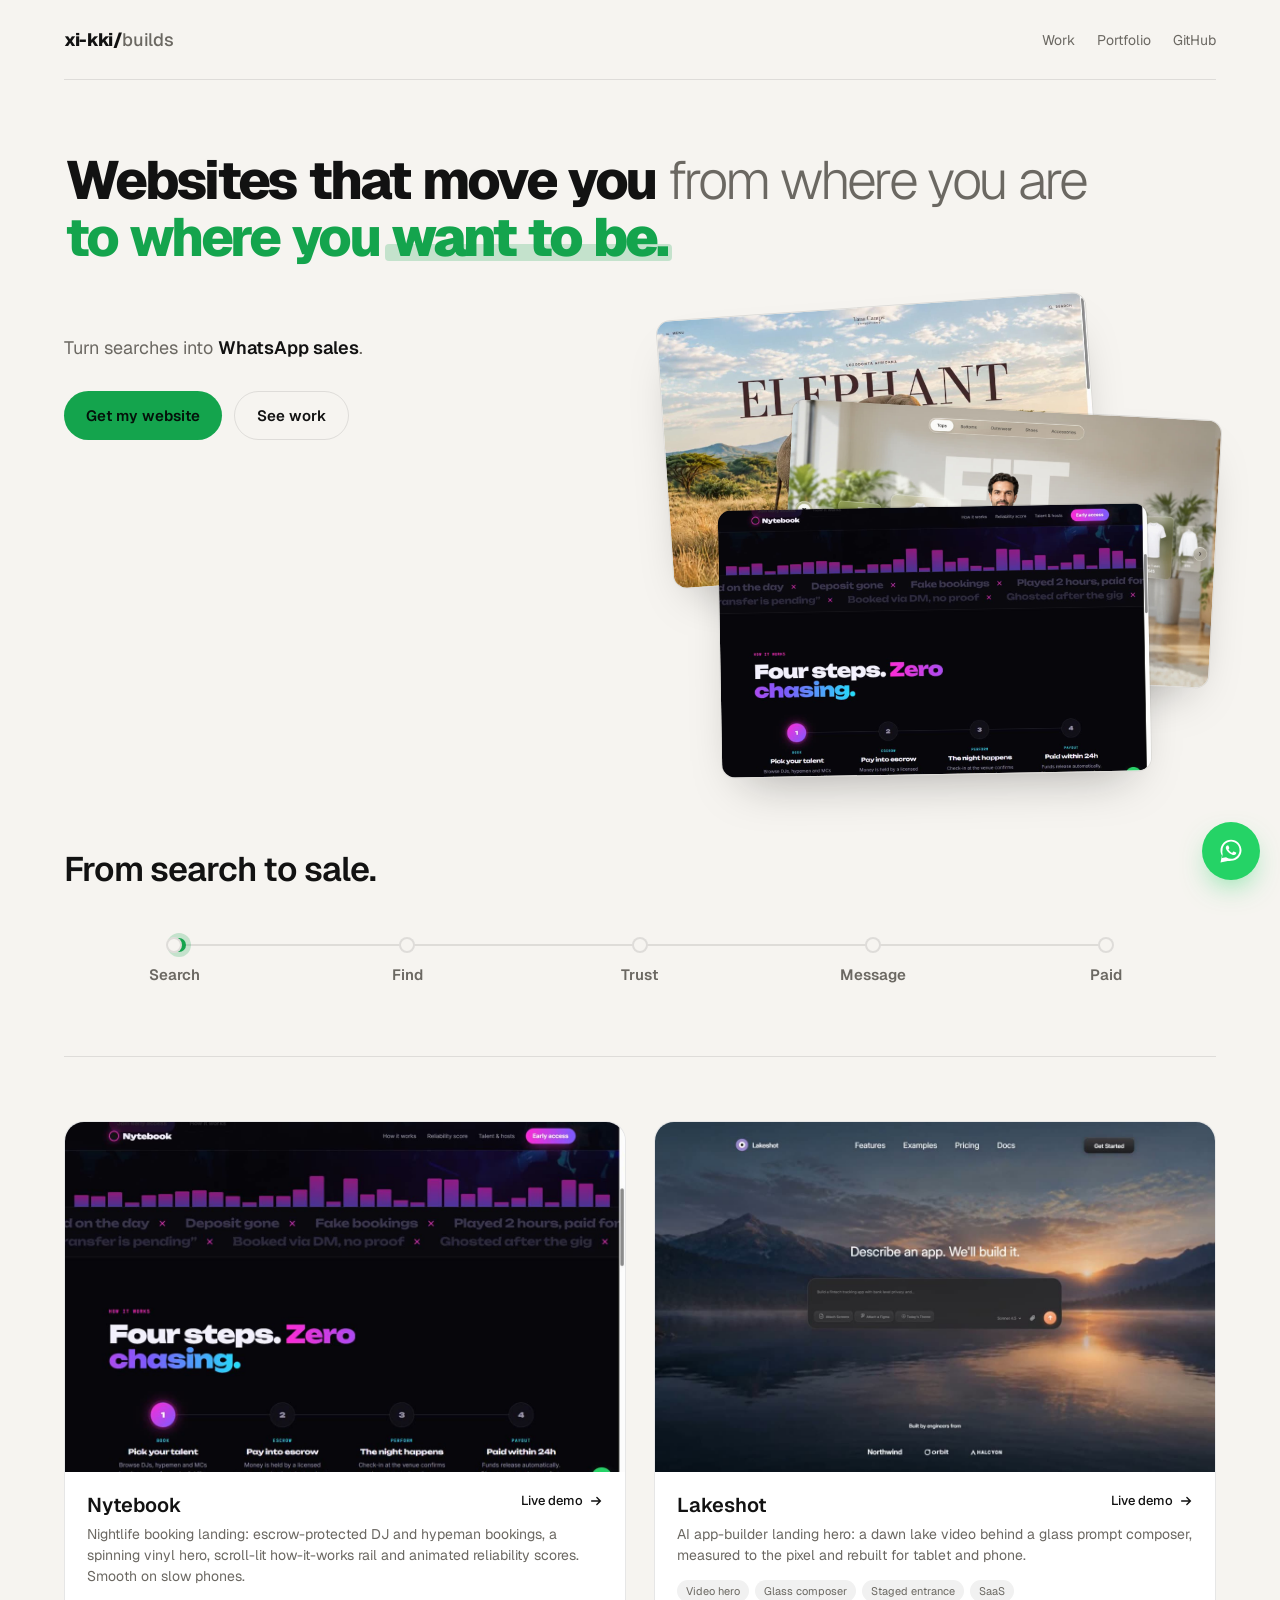
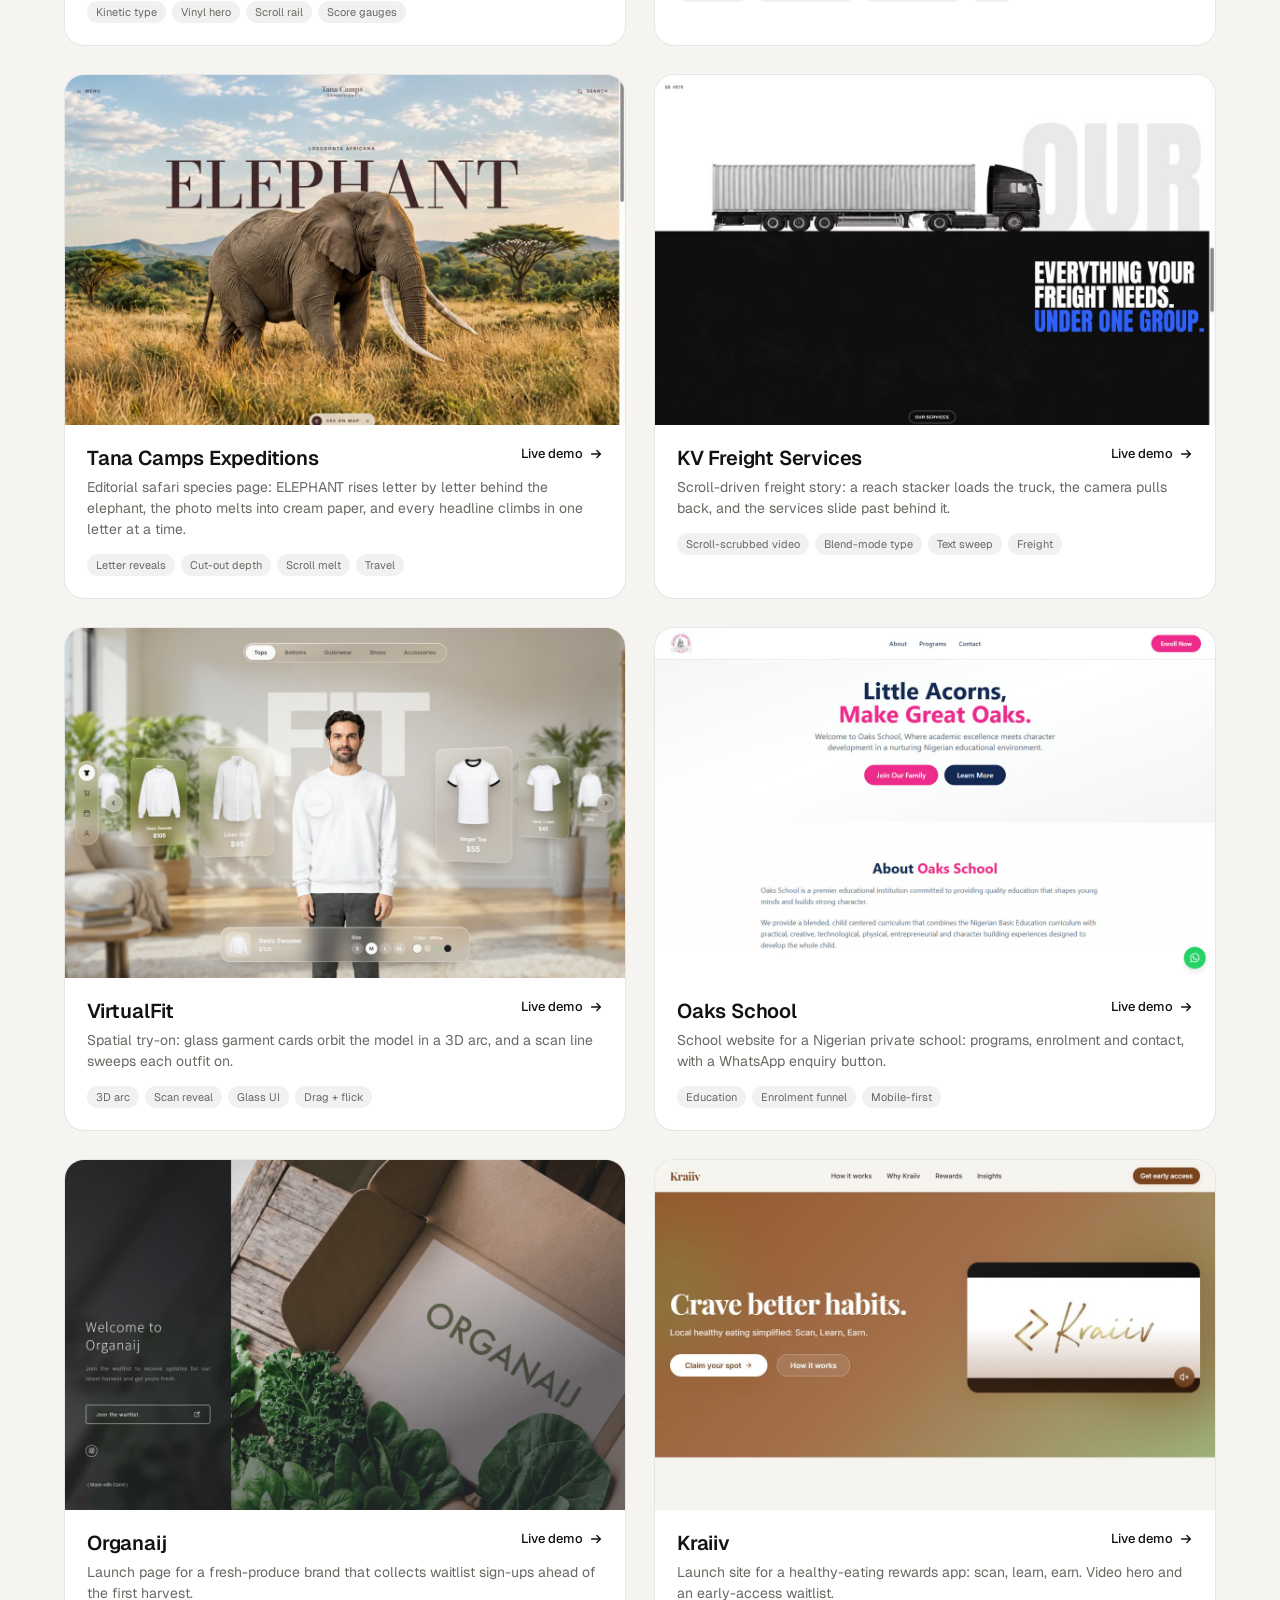
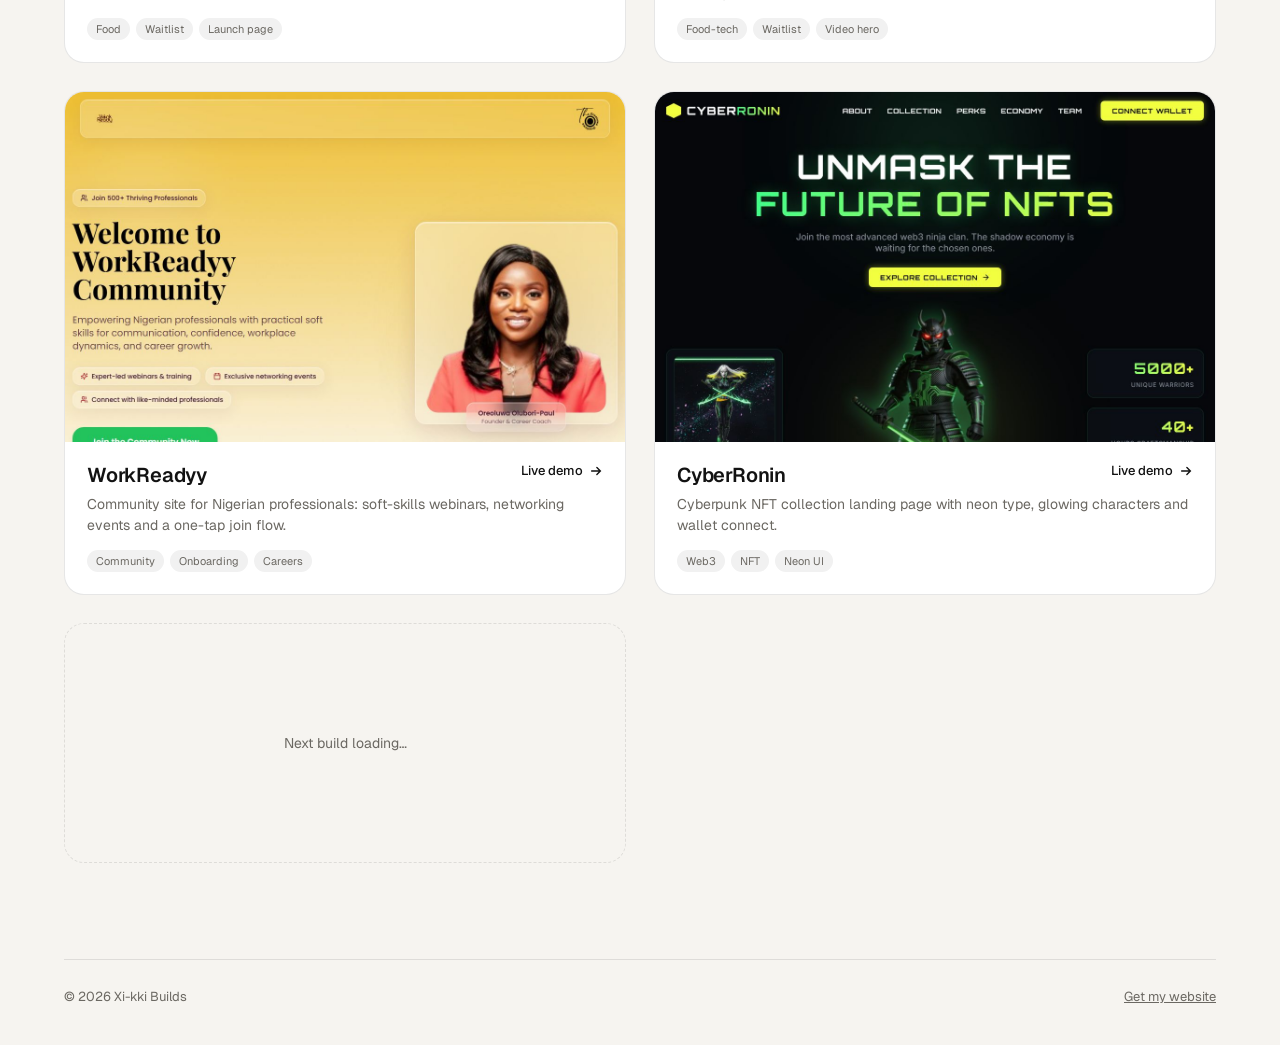
==== index.html @ 8f58ed84 "Header: xi-kki/builds logo" ====
<!doctype html>
<html lang="en">
<head>
<meta charset="utf-8">
<meta name="viewport" content="width=device-width,initial-scale=1">
<title>Xi-kki Builds</title>
<meta name="description" content="Websites built by Xi-kki: motion-rich, fast, hand-coded. Live demos.">
<meta property="og:title" content="Xi-kki Builds">
<meta property="og:description" content="Motion-rich websites, hand-coded. Live demos.">
<meta property="og:image" content="https://xi-kki.github.io/builds/shots/virtualfit.jpg">
<link rel="preconnect" href="https://fonts.googleapis.com">
<link rel="preconnect" href="https://fonts.gstatic.com" crossorigin>
<link href="https://fonts.googleapis.com/css2?family=Geist:wght@300..900&display=swap" rel="stylesheet">
<style>
:root{
  --bg:#f6f4f0; --ink:#121212; --muted:#6b6862; --line:rgba(18,18,18,.10); --card:#ffffff; --chip:rgba(18,18,18,.06);
  --ease:cubic-bezier(.2,.8,.2,1); --acc:#14a44d;
}
@media (prefers-color-scheme:dark){:root:not([data-theme="light"]){--bg:#0e0e0f;--ink:#f2f0ec;--muted:#9a968f;--line:rgba(255,255,255,.10);--card:#18181a;--chip:rgba(255,255,255,.08);--acc:#3ddc84}}
:root[data-theme="dark"]{--bg:#0e0e0f;--ink:#f2f0ec;--muted:#9a968f;--line:rgba(255,255,255,.10);--card:#18181a;--chip:rgba(255,255,255,.08);--acc:#3ddc84}
*{box-sizing:border-box;margin:0;padding:0}
body{background:var(--bg);color:var(--ink);font-family:Geist,system-ui,sans-serif;-webkit-font-smoothing:antialiased;overflow-x:hidden}
a{color:inherit;text-decoration:none}
.wrap{max-width:1200px;margin:0 auto;padding:0 24px}
header{padding:28px 0;display:flex;align-items:center;justify-content:space-between;border-bottom:1px solid var(--line)}
.logo{font-weight:800;letter-spacing:-.02em;font-size:18px}
.logo span{color:var(--muted);font-weight:500}
header nav{display:flex;gap:22px;font-size:14px;color:var(--muted)}
header nav a:hover{color:var(--ink)}
.hero{padding:72px 0 64px;display:grid;grid-template-columns:1fr 1fr;grid-template-areas:"h h" "c s";gap:40px 48px;align-items:center}
.hero h1{grid-area:h}.hero .copy{grid-area:c;align-self:start}.hero .stack{grid-area:s}
.stack{position:relative;aspect-ratio:4/3.4}
.stack img{position:absolute;width:78%;height:auto;aspect-ratio:16/10;object-fit:cover;border-radius:14px;border:1px solid var(--line);box-shadow:0 24px 50px -24px color-mix(in srgb,var(--ink) 35%,transparent);transition:transform .6s var(--ease)}
.stack img:nth-child(1){left:0;top:0;transform:rotate(-4deg)}
.stack img:nth-child(2){right:0;top:22%;transform:rotate(3deg);z-index:1}
.stack img:nth-child(3){left:10%;bottom:0;transform:rotate(-1deg);z-index:2}
.stack:hover img:nth-child(1){transform:rotate(-6deg) translate(-8px,-6px)}
.stack:hover img:nth-child(2){transform:rotate(5deg) translate(8px,-4px)}
@media (max-width:860px){.hero{grid-template-columns:1fr;grid-template-areas:"h" "c" "s";gap:28px;padding:48px 0 40px}.stack{max-width:520px}}
.hero h1{font-size:clamp(30px,4.2vw,58px);line-height:1.06;letter-spacing:-.05em;font-weight:800}
.eyebrow{font-size:12px;font-weight:600;letter-spacing:.18em;text-transform:uppercase;color:var(--muted);margin-bottom:22px;display:flex;align-items:center;gap:10px}
.eyebrow i{width:8px;height:8px;border-radius:50%;background:var(--acc);box-shadow:0 0 0 0 var(--acc);animation:ping 2s infinite}
@keyframes ping{70%{box-shadow:0 0 0 10px transparent}100%{box-shadow:0 0 0 0 transparent}}
.beat{display:block;position:relative;width:fit-content;max-width:100%}
.beat .txt{display:inline-block;clip-path:inset(0 100% 0 0)}
.beat .bar{position:absolute;inset:.06em -.04em .02em;background:var(--ink);transform:scaleX(0);transform-origin:left}
.beat.paid .bar{background:var(--acc)}
.beat .lt{display:inline-block;color:var(--acc);white-space:pre}
.beat.muted .txt{color:var(--muted)}
@media (max-width:640px){.beat{width:auto}}
.kt .ln{display:block}
.kt .w{display:inline-block;overflow:hidden;vertical-align:bottom;padding:0 .02em .1em;margin-bottom:-.1em}
.kt .w>span{display:inline-block;font-weight:800}
.kt .from.past .w>span{font-weight:300;color:var(--muted)}
.kt .l2 .w>span{color:var(--acc)}
.kt .goal{position:relative;display:inline-block}
.kt .goal .w>span{font-weight:600}
.kt .goal.land .w>span{font-weight:900}
.kt .hl{position:absolute;left:-.08em;right:-.08em;bottom:.08em;height:.32em;background:color-mix(in srgb,var(--acc) 22%,transparent);border-radius:4px;transform:scaleX(0);transform-origin:left;z-index:-1}
.kt .goal{z-index:0}
@media (prefers-reduced-motion:reduce){.kt .from .w>span{font-weight:300;color:var(--muted)}.kt .goal .w>span{font-weight:900}.kt .hl{transform:none}}
.hero p{margin-top:28px;max-width:52ch;color:var(--muted);font-size:18px;line-height:1.6}
.hero p b{color:var(--ink);font-weight:600}
.cta-row{display:flex;gap:12px;flex-wrap:wrap;margin-top:28px}
.btn{display:inline-flex;align-items:center;gap:8px;padding:14px 22px;border-radius:999px;font-weight:600;font-size:15px;transition:transform .4s var(--ease),box-shadow .4s var(--ease)}
.btn.pri{background:var(--acc);color:#04120a}
.btn:active{transform:scale(.98)}
.btn.sec{border:1px solid var(--line)}
.btn:hover{transform:translateY(-2px)}
.path{padding:8px 0 72px;border-bottom:1px solid var(--line);margin-bottom:40px}
.path h2{font-size:clamp(24px,3vw,34px);font-weight:600;letter-spacing:-.03em}
.journey{margin-top:40px;position:relative;display:grid;grid-template-columns:repeat(5,1fr);gap:12px;padding-top:34px}
.journey .rail{position:absolute;top:13px;left:10%;right:10%;height:2px;background:var(--line);border-radius:2px}
.journey .fill{position:absolute;inset:0;background:var(--acc);transform:scaleX(0);transform-origin:left;border-radius:2px}
.journey .pulse{position:absolute;top:-6px;left:0;width:14px;height:14px;margin-left:-7px;border-radius:50%;background:var(--acc);box-shadow:0 0 0 5px color-mix(in srgb,var(--acc) 22%,transparent)}
.step{text-align:center;position:relative}
.step .dot{position:absolute;top:-28px;left:50%;width:16px;height:16px;margin-left:-8px;border-radius:50%;background:var(--bg);border:2px solid var(--line);transition:background .3s,border-color .3s,transform .3s var(--ease)}
.step.on .dot{background:var(--acc);border-color:var(--acc);transform:scale(1.25)}
.step b{display:block;font-size:15px;font-weight:600;transition:color .3s}
.step span{display:block;font-size:13px;color:var(--muted);margin-top:4px;line-height:1.4}
.step:not(.on) b{color:var(--muted)}
.step.last.on b{color:var(--acc)}
@media (max-width:700px){
  .journey{grid-template-columns:1fr;gap:18px;padding:0 0 0 34px}
  .journey .rail{top:6px;bottom:6px;left:7px;right:auto;width:2px;height:auto}
  .journey .fill{transform:scaleY(0);transform-origin:top}
  .journey .pulse{left:-6px!important;top:0;margin:0}
  .step{text-align:left}.step .dot{top:2px;left:-34px;margin:0}
}
@media (prefers-reduced-motion:reduce){.beat .txt{clip-path:none}.step .dot{background:var(--acc);border-color:var(--acc)}.step b{color:var(--ink)!important}.journey .pulse{display:none}}
.meta{display:flex;gap:10px;margin-top:28px;flex-wrap:wrap}
.chip{font-size:12px;font-weight:500;padding:7px 12px;border-radius:999px;background:var(--chip)}
.grid{display:grid;grid-template-columns:repeat(auto-fill,minmax(min(100%,520px),1fr));gap:28px;padding:24px 0 96px}
.build{display:block;background:var(--card);border:1px solid var(--line);border-radius:20px;overflow:hidden;transition:transform .6s var(--ease),box-shadow .6s var(--ease)}
.build:hover{transform:translateY(-4px);box-shadow:0 30px 60px -30px rgba(0,0,0,.35)}
.shot{aspect-ratio:16/10;overflow:hidden;background:var(--chip)}
.shot img{width:100%;height:100%;object-fit:cover;display:block;transition:transform 1.2s var(--ease)}
.build:hover .shot img{transform:scale(1.04)}
.info{padding:20px 22px 22px;display:grid;grid-template-columns:1fr auto;gap:6px 16px;align-items:start}
.info h2{font-size:20px;font-weight:600;letter-spacing:-.01em}
.info p{grid-column:1/-1;color:var(--muted);font-size:14px;line-height:1.5}
.go{font-size:13px;font-weight:500;display:flex;align-items:center;gap:6px;white-space:nowrap}
.go svg{transition:transform .5s var(--ease)}
.build:hover .go svg{transform:translateX(4px)}
.tags{grid-column:1/-1;display:flex;gap:6px;flex-wrap:wrap;margin-top:8px}
.tags span{font-size:11px;padding:4px 9px;border-radius:999px;background:var(--chip);color:var(--muted)}
.soon{display:grid;place-items:center;min-height:240px;border:1px dashed var(--line);border-radius:20px;color:var(--muted);font-size:14px}
footer{border-top:1px solid var(--line);padding:28px 0 40px;color:var(--muted);font-size:13px;display:flex;justify-content:space-between;gap:16px;flex-wrap:wrap}
.wa{position:fixed;right:20px;bottom:20px;z-index:50;width:58px;height:58px;border-radius:50%;background:#25d366;display:grid;place-items:center;box-shadow:0 12px 30px -10px rgba(37,211,102,.7);transition:transform .5s var(--ease)}
.wa:hover{transform:scale(1.08)}
.reveal{opacity:0;transform:translateY(18px);transition:opacity .9s var(--ease),transform .9s var(--ease)}
.reveal.in{opacity:1;transform:none}
@media (prefers-reduced-motion:reduce){.reveal{opacity:1;transform:none;transition:none}}
@media (max-width:600px){.wrap{padding:0 16px}.hero{padding:56px 0 36px}header nav{gap:14px}}
</style>
</head>
<body>
<div class="wrap">
  <header>
    <a class="logo" href="/">xi-kki/<span>builds</span></a>
    <nav><a href="#work">Work</a><a href="https://xi-kki.github.io/">Portfolio</a><a href="https://github.com/xi-kki">GitHub</a></nav>
  </header>

  <section class="hero">
      <h1 class="kt" aria-label="Websites that move you from where you are to where you want to be.">
        <span class="ln" aria-hidden="true"><span class="w"><span>Websites</span></span> <span class="w"><span>that</span></span> <span class="w"><span>move</span></span> <span class="w"><span>you</span></span> <span class="from"><span class="w"><span>from</span></span> <span class="w"><span>where</span></span> <span class="w"><span>you</span></span> <span class="w"><span>are</span></span></span></span>
        <span class="ln l2" aria-hidden="true"><span class="w"><span>to</span></span> <span class="w"><span>where</span></span> <span class="w"><span>you</span></span> <span class="goal"><span class="w"><span>want</span></span> <span class="w"><span>to</span></span> <span class="w"><span>be.</span></span><i class="hl"></i></span></span>
      </h1>
    <div class="copy">
      <p class="reveal">Turn searches into <b>WhatsApp sales</b>.</p>
      <div class="cta-row reveal"><a class="btn pri" href="https://wa.me/2349066339975?text=Hi%20Xi-kki%2C%20I%27d%20like%20a%20website%20that%20brings%20me%20customers" target="_blank" rel="noopener">Get my website</a><a class="btn sec" href="#work">See work</a></div>
    </div>
    <div class="stack reveal" aria-hidden="true">
      <img src="shots/tana-camps.jpg" alt="" width="1200" height="750">
      <img src="shots/virtualfit.jpg" alt="" width="1200" height="750">
      <img src="shots/nytebook.jpg" alt="" width="1200" height="750">
    </div>
  </section>

  <section class="path">
    <h2>From search to sale.</h2>
    <div class="journey" id="journey" aria-label="How a website turns a search into a sale">
      <div class="rail"><div class="fill"></div><div class="pulse"></div></div>
      <div class="step"><i class="dot"></i><b>Search</b></div>
      <div class="step"><i class="dot"></i><b>Find</b></div>
      <div class="step"><i class="dot"></i><b>Trust</b></div>
      <div class="step"><i class="dot"></i><b>Message</b></div>
      <div class="step last"><i class="dot"></i><b>Paid</b></div>
    </div>
  </section>

  <main id="work" class="grid"></main>

  <footer><span>© <span id="yr"></span> Xi-kki Builds</span><span><a href="https://wa.me/2349066339975?text=Hi%20Xi-kki%2C%20I%27d%20like%20a%20website" target="_blank" rel="noopener" style="text-decoration:underline">Get my website</a></span></footer>
</div>
<a class="wa" href="https://wa.me/2349066339975?text=Hi%20Xi-kki%2C%20I%27d%20like%20a%20website" target="_blank" rel="noopener" aria-label="Get my website on WhatsApp">
  <svg viewBox="0 0 32 32" width="28" height="28" fill="#fff" aria-hidden="true"><path d="M16.04 3C9.4 3 4 8.38 4 15c0 2.12.56 4.18 1.62 6L4 29l8.2-1.6A12.1 12.1 0 0 0 16.04 27C22.66 27 28 21.62 28 15S22.66 3 16.04 3zm0 21.8c-1.86 0-3.66-.5-5.24-1.44l-.38-.22-4.86.95.97-4.73-.25-.4A9.7 9.7 0 0 1 6.3 15c0-5.38 4.37-9.76 9.74-9.76 5.36 0 9.72 4.38 9.72 9.76s-4.36 9.8-9.72 9.8zm5.34-7.3c-.3-.15-1.73-.85-2-.95-.27-.1-.46-.15-.66.15-.2.3-.76.95-.93 1.14-.17.2-.34.22-.63.07-.3-.15-1.24-.46-2.37-1.46a8.9 8.9 0 0 1-1.64-2.04c-.17-.3-.02-.45.13-.6.13-.13.3-.34.44-.51.15-.17.2-.3.3-.49.1-.2.05-.37-.03-.52-.07-.15-.66-1.58-.9-2.17-.24-.57-.48-.49-.66-.5h-.56c-.2 0-.51.07-.78.37-.27.3-1.02 1-1.02 2.42s1.05 2.81 1.2 3c.15.2 2.06 3.14 5 4.4.7.3 1.24.48 1.67.62.7.22 1.34.19 1.84.12.56-.08 1.73-.7 1.97-1.38.25-.68.25-1.27.17-1.39-.07-.12-.27-.2-.56-.34z"/></svg>
</a>
<script>
// Add new builds here (newest first). shot = 1200px jpg in /shots
const BUILDS=[
  {slug:'nytebook', title:'Nytebook', note:'Concept demo', blurb:'Nightlife booking landing: escrow-protected DJ and hypeman bookings, a spinning vinyl hero, scroll-lit how-it-works rail and animated reliability scores. Smooth on slow phones.', tags:['Kinetic type','Vinyl hero','Scroll rail','Score gauges']},
  {slug:'lakeshot', title:'Lakeshot', note:'Concept demo', blurb:'AI app-builder landing hero: a dawn lake video behind a glass prompt composer, measured to the pixel and rebuilt for tablet and phone.', tags:['Video hero','Glass composer','Staged entrance','SaaS']},
  {slug:'tana-camps', title:'Tana Camps Expeditions', note:'Concept demo', blurb:'Editorial safari species page: ELEPHANT rises letter by letter behind the elephant, the photo melts into cream paper, and every headline climbs in one letter at a time.', tags:['Letter reveals','Cut-out depth','Scroll melt','Travel']},
  {slug:'kv-freight', title:'KV Freight Services', blurb:'Scroll-driven freight story: a reach stacker loads the truck, the camera pulls back, and the services slide past behind it.', tags:['Scroll-scrubbed video','Blend-mode type','Text sweep','Freight']},
  {slug:'virtualfit', title:'VirtualFit', note:'Concept demo', blurb:'Spatial try-on: glass garment cards orbit the model in a 3D arc, and a scan line sweeps each outfit on.', tags:['3D arc','Scan reveal','Glass UI','Drag + flick']},
  {slug:'oaks-school', url:'https://oaks-school.vercel.app/', title:'Oaks School', blurb:'School website for a Nigerian private school: programs, enrolment and contact, with a WhatsApp enquiry button.', tags:['Education','Enrolment funnel','Mobile-first']},
  {slug:'organaij', url:'https://organaij.carrd.co/', title:'Organaij', blurb:'Launch page for a fresh-produce brand that collects waitlist sign-ups ahead of the first harvest.', tags:['Food','Waitlist','Launch page']},
  {slug:'kraiiv', url:'https://kraiiv.xyz/', title:'Kraiiv', blurb:'Launch site for a healthy-eating rewards app: scan, learn, earn. Video hero and an early-access waitlist.', tags:['Food-tech','Waitlist','Video hero']},
  {slug:'workreadyy', url:'https://workreadyy.vercel.app/', title:'WorkReadyy', blurb:'Community site for Nigerian professionals: soft-skills webinars, networking events and a one-tap join flow.', tags:['Community','Onboarding','Careers']},
  {slug:'cyberronin', url:'https://cyberonnin.netlify.app/', title:'CyberRonin', blurb:'Cyberpunk NFT collection landing page with neon type, glowing characters and wallet connect.', tags:['Web3','NFT','Neon UI']},
];
const grid=document.getElementById('work');
grid.innerHTML=BUILDS.map(b=>`
  <a class="build reveal" href="${b.url||'./'+b.slug+'/'}"${b.url?' target="_blank" rel="noopener"':''}>
    <div class="shot"><img src="shots/${b.slug}.jpg" alt="${b.title} screenshot" loading="lazy" width="1200" height="750"></div>
    <div class="info">
      <h2>${b.title}</h2>
      <span class="go">Live demo <svg width="14" height="14" viewBox="0 0 16 16" fill="none" stroke="currentColor" stroke-width="1.6" stroke-linecap="round"><path d="M3 8h10M9 4l4 4-4 4"/></svg></span>
      <p>${b.blurb}</p>
      <div class="tags">${b.tags.map(t=>`<span>${t}</span>`).join('')}</div>
    </div>
  </a>`).join('')+`<div class="soon reveal">Next build loading…</div>`;
document.getElementById('yr').textContent=new Date().getFullYear();
const io=new IntersectionObserver(es=>es.forEach(e=>{if(e.isIntersecting){e.target.classList.add('in');io.unobserve(e.target)}}),{threshold:.12});
// kinetic headline: rise in, "where you are" fades to light/grey (left behind),
// "to where you want to be." travels in forward, lands heavy, highlight sweeps behind the goal
const calm=matchMedia('(prefers-reduced-motion: reduce)').matches, O='cubic-bezier(.16,1,.3,1)';
(()=>{const h=document.querySelector('.kt'); if(!h)return;
  const l1=[...h.querySelectorAll('.ln:first-child .w>span')], l2=[...h.querySelectorAll('.l2 .w>span')];
  const from=h.querySelector('.from'), goal=h.querySelector('.goal'), hl=h.querySelector('.hl');
  if(calm){from.classList.add('past');goal.classList.add('land');return}
  l1.forEach((w,i)=>w.animate([{transform:'translateY(105%)'},{transform:'none'}],{duration:700,delay:120+i*70,easing:O,fill:'backwards'}));
  const t1=120+l1.length*70+500;
  const mut=getComputedStyle(document.documentElement).getPropertyValue('--muted').trim(), ink=getComputedStyle(document.documentElement).getPropertyValue('--ink').trim();
  from.querySelectorAll('.w>span').forEach((w,i)=>w.animate([{fontWeight:800,color:ink},{fontWeight:300,color:mut}],{duration:900,delay:t1+i*60,easing:O,fill:'forwards'}));
  l2.forEach((w,i)=>w.animate([{transform:'translateX(-.6em)',clipPath:'inset(0 100% 0 0)'},{transform:'none',clipPath:'inset(0 0 0 0)'}],{duration:650,delay:t1+250+i*90,easing:O,fill:'backwards'}));
  const t2=t1+250+l2.length*90+350;
  goal.querySelectorAll('.w>span').forEach((w,i)=>w.animate([{fontWeight:600},{fontWeight:900}],{duration:800,delay:t2+i*70,easing:O,fill:'forwards'}));
  hl.animate([{transform:'scaleX(0)'},{transform:'scaleX(1)'}],{duration:700,delay:t2+150,easing:O,fill:'forwards'});
})();
// customer journey: pulse travels the rail lighting each step, then resets
(()=>{const j=document.getElementById('journey'),steps=[...j.querySelectorAll('.step')],fill=j.querySelector('.fill'),pulse=j.querySelector('.pulse');
  if(calm){steps.forEach(s=>s.classList.add('on'));fill.style.transform='none';return}
  const vert=()=>matchMedia('(max-width:700px)').matches, STEP=900, N=steps.length;
  const run=()=>{steps.forEach(s=>s.classList.remove('on'));const v=vert(),T=STEP*(N-1);
    fill.animate([{transform:v?'scaleY(0)':'scaleX(0)'},{transform:'none'}],{duration:T,easing:'linear',fill:'forwards'});
    pulse.animate(v?[{top:'0%'},{top:'100%'}]:[{left:'0%'},{left:'100%'}],{duration:T,easing:'linear',fill:'forwards'});
    steps.forEach((s,i)=>setTimeout(()=>s.classList.add('on'),i*STEP));
    setTimeout(run,T+2600);};
  new IntersectionObserver((es,o)=>{if(es[0].isIntersecting){o.disconnect();setTimeout(run,1800)}}).observe(j);
})();
document.querySelectorAll('.reveal').forEach((el,i)=>{el.style.transitionDelay=(i%4)*80+'ms';io.observe(el)});
</script>
</body>
</html>
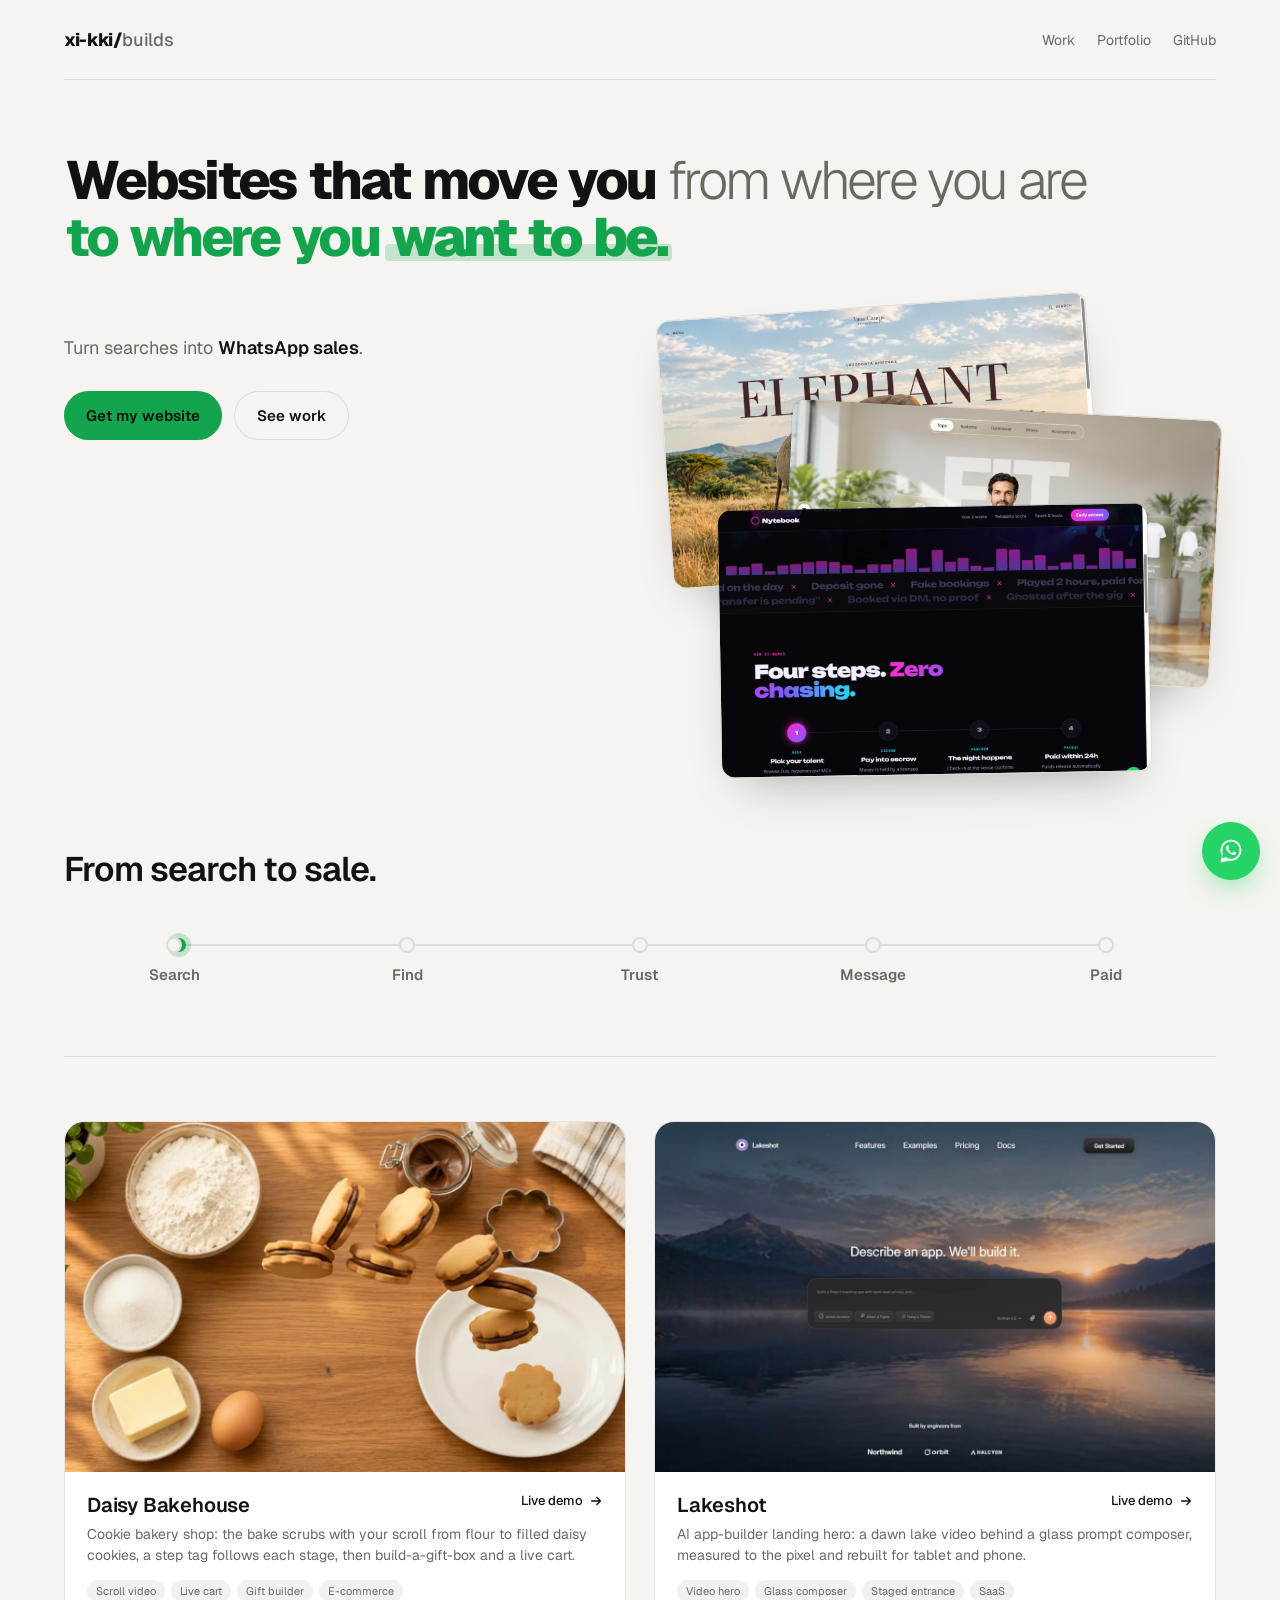
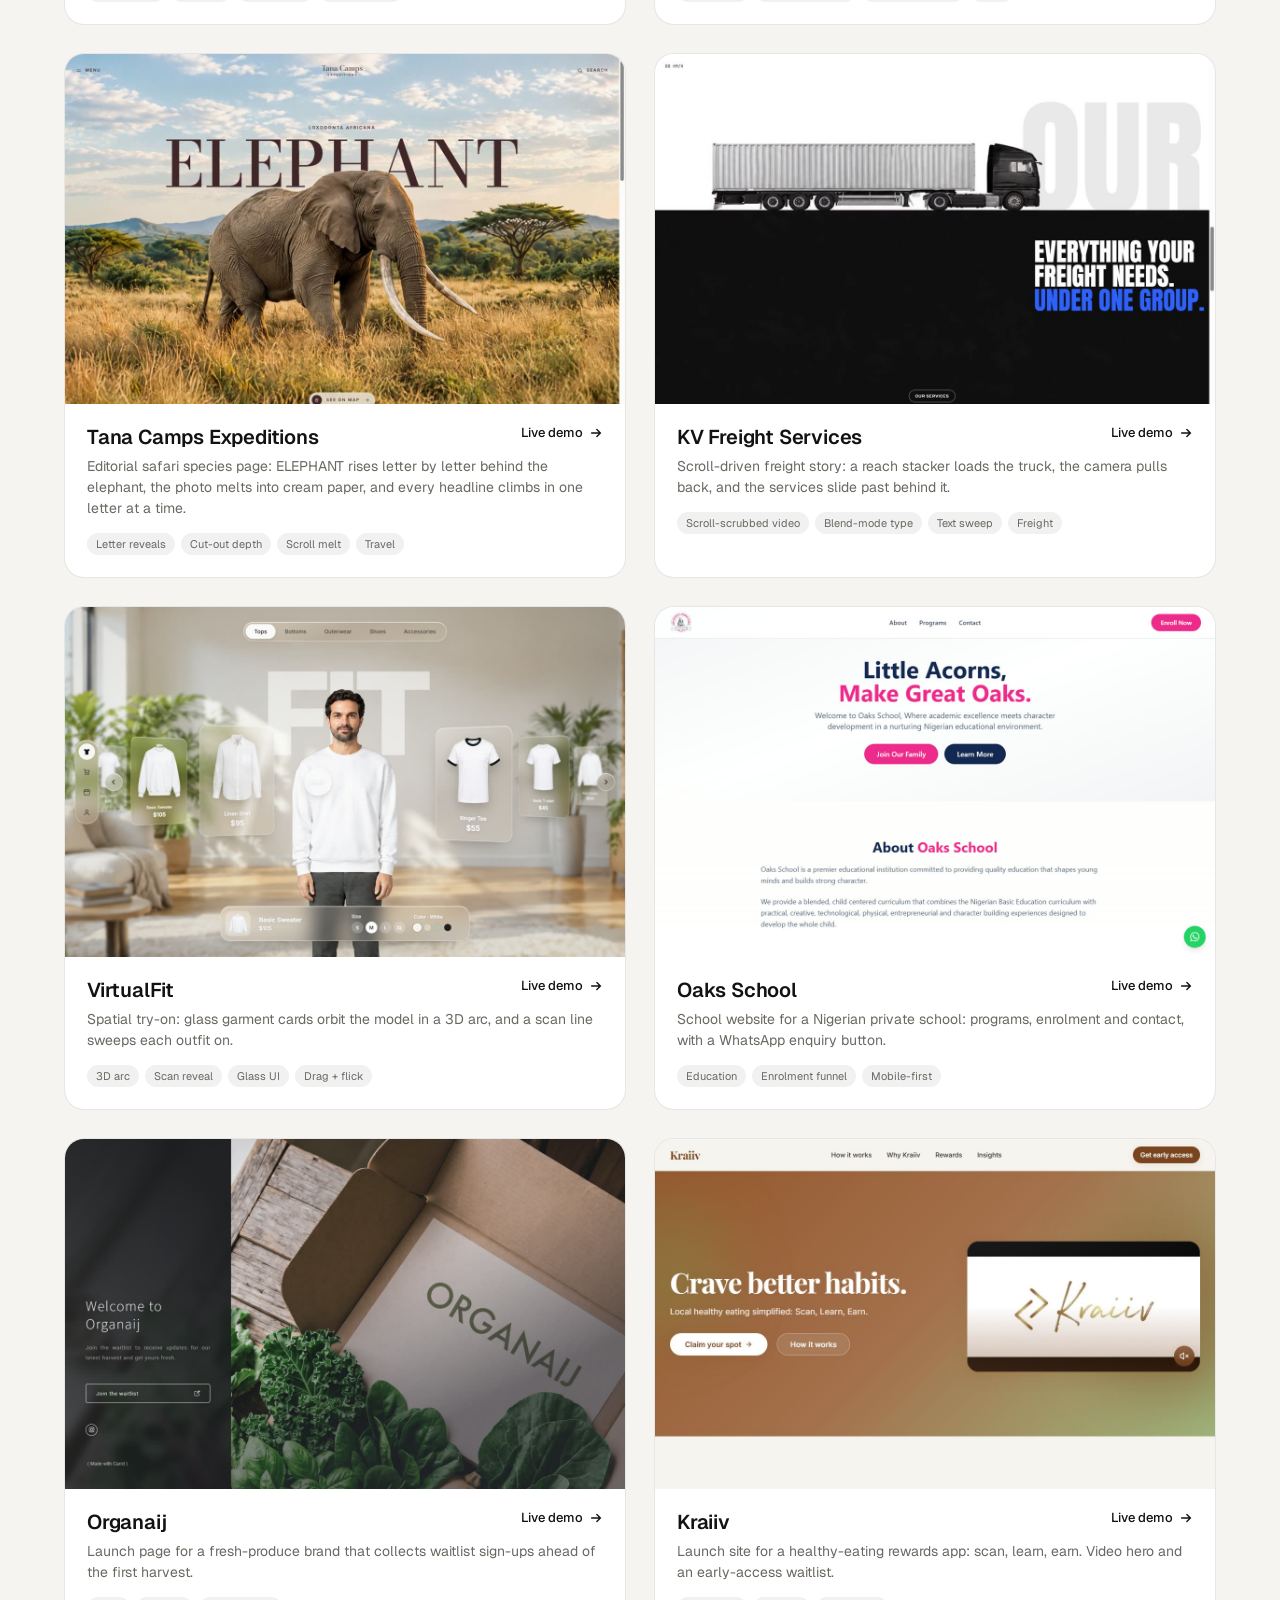
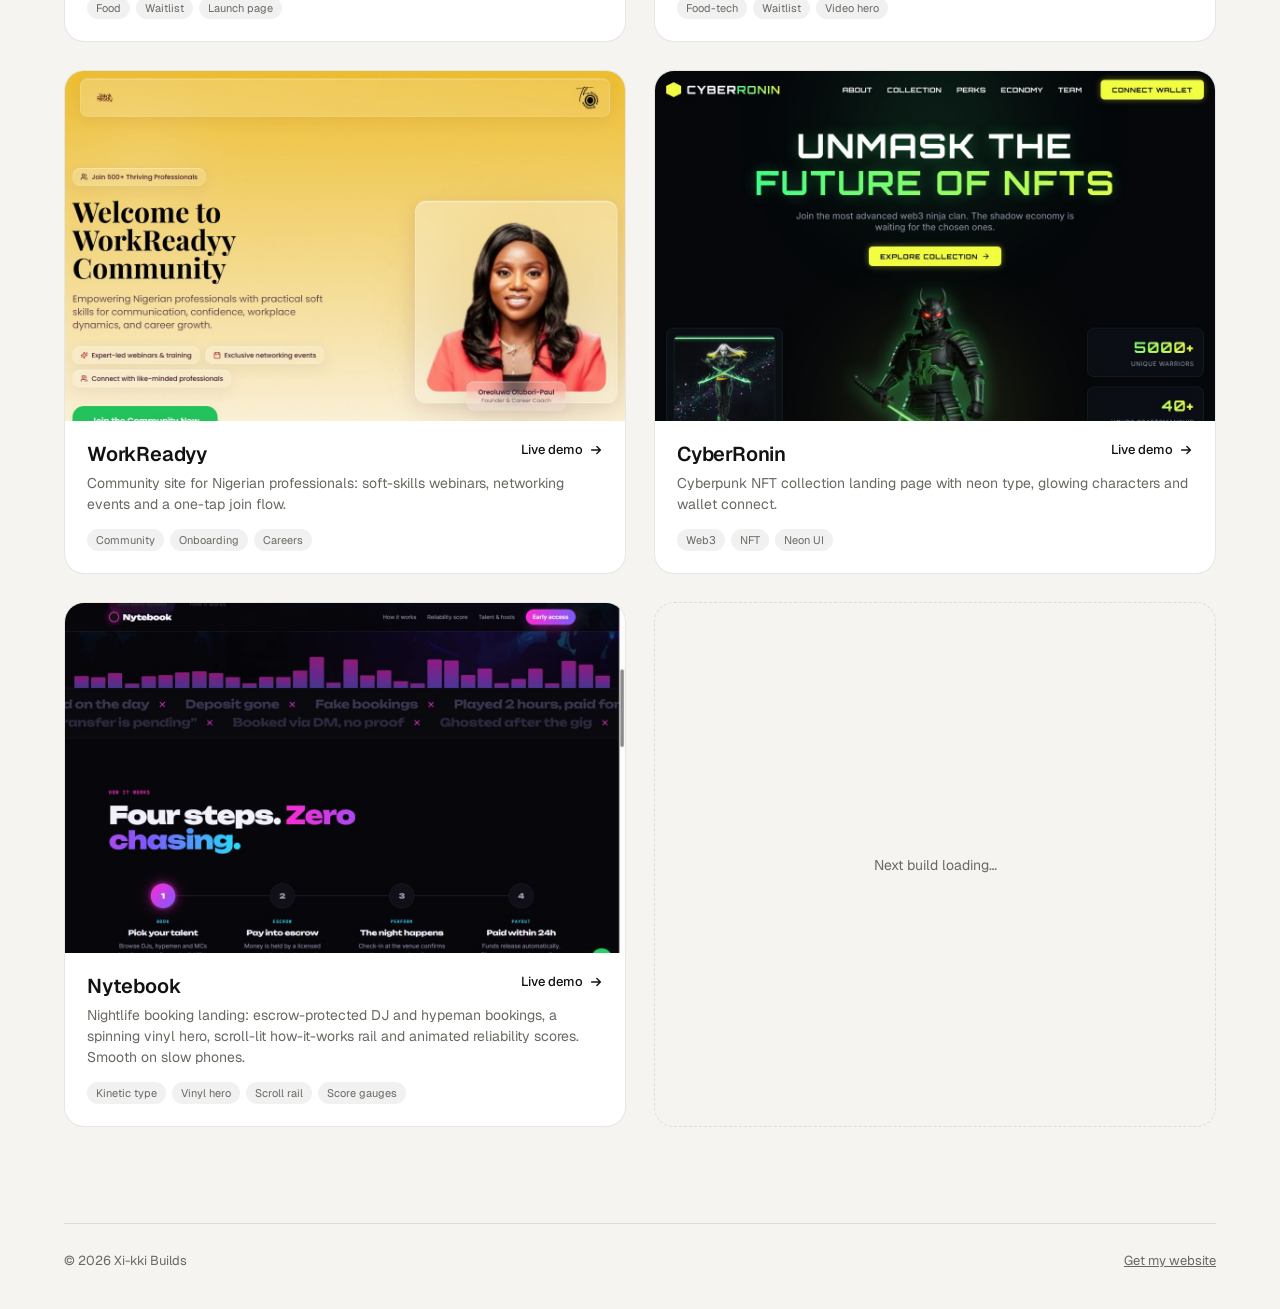
==== commit 8f5a8102: "Builds: add Daisy Bakehouse (scroll-baked cookie shop); Nytebook moved to end" ====
--- a/index.html
+++ b/index.html
@@ -159,7 +159,7 @@
 <script>
 // Add new builds here (newest first). shot = 1200px jpg in /shots
 const BUILDS=[
-  {slug:'nytebook', title:'Nytebook', note:'Concept demo', blurb:'Nightlife booking landing: escrow-protected DJ and hypeman bookings, a spinning vinyl hero, scroll-lit how-it-works rail and animated reliability scores. Smooth on slow phones.', tags:['Kinetic type','Vinyl hero','Scroll rail','Score gauges']},
+  {slug:'daisy', title:'Daisy Bakehouse', note:'Concept demo', blurb:'Cookie bakery shop: the bake scrubs with your scroll from flour to filled daisy cookies, a step tag follows each stage, then build-a-gift-box and a live cart.', tags:['Scroll video','Live cart','Gift builder','E-commerce']},
   {slug:'lakeshot', title:'Lakeshot', note:'Concept demo', blurb:'AI app-builder landing hero: a dawn lake video behind a glass prompt composer, measured to the pixel and rebuilt for tablet and phone.', tags:['Video hero','Glass composer','Staged entrance','SaaS']},
   {slug:'tana-camps', title:'Tana Camps Expeditions', note:'Concept demo', blurb:'Editorial safari species page: ELEPHANT rises letter by letter behind the elephant, the photo melts into cream paper, and every headline climbs in one letter at a time.', tags:['Letter reveals','Cut-out depth','Scroll melt','Travel']},
   {slug:'kv-freight', title:'KV Freight Services', blurb:'Scroll-driven freight story: a reach stacker loads the truck, the camera pulls back, and the services slide past behind it.', tags:['Scroll-scrubbed video','Blend-mode type','Text sweep','Freight']},
@@ -169,6 +169,7 @@
   {slug:'kraiiv', url:'https://kraiiv.xyz/', title:'Kraiiv', blurb:'Launch site for a healthy-eating rewards app: scan, learn, earn. Video hero and an early-access waitlist.', tags:['Food-tech','Waitlist','Video hero']},
   {slug:'workreadyy', url:'https://workreadyy.vercel.app/', title:'WorkReadyy', blurb:'Community site for Nigerian professionals: soft-skills webinars, networking events and a one-tap join flow.', tags:['Community','Onboarding','Careers']},
   {slug:'cyberronin', url:'https://cyberonnin.netlify.app/', title:'CyberRonin', blurb:'Cyberpunk NFT collection landing page with neon type, glowing characters and wallet connect.', tags:['Web3','NFT','Neon UI']},
+  {slug:'nytebook', title:'Nytebook', note:'Concept demo', blurb:'Nightlife booking landing: escrow-protected DJ and hypeman bookings, a spinning vinyl hero, scroll-lit how-it-works rail and animated reliability scores. Smooth on slow phones.', tags:['Kinetic type','Vinyl hero','Scroll rail','Score gauges']},
 ];
 const grid=document.getElementById('work');
 grid.innerHTML=BUILDS.map(b=>`
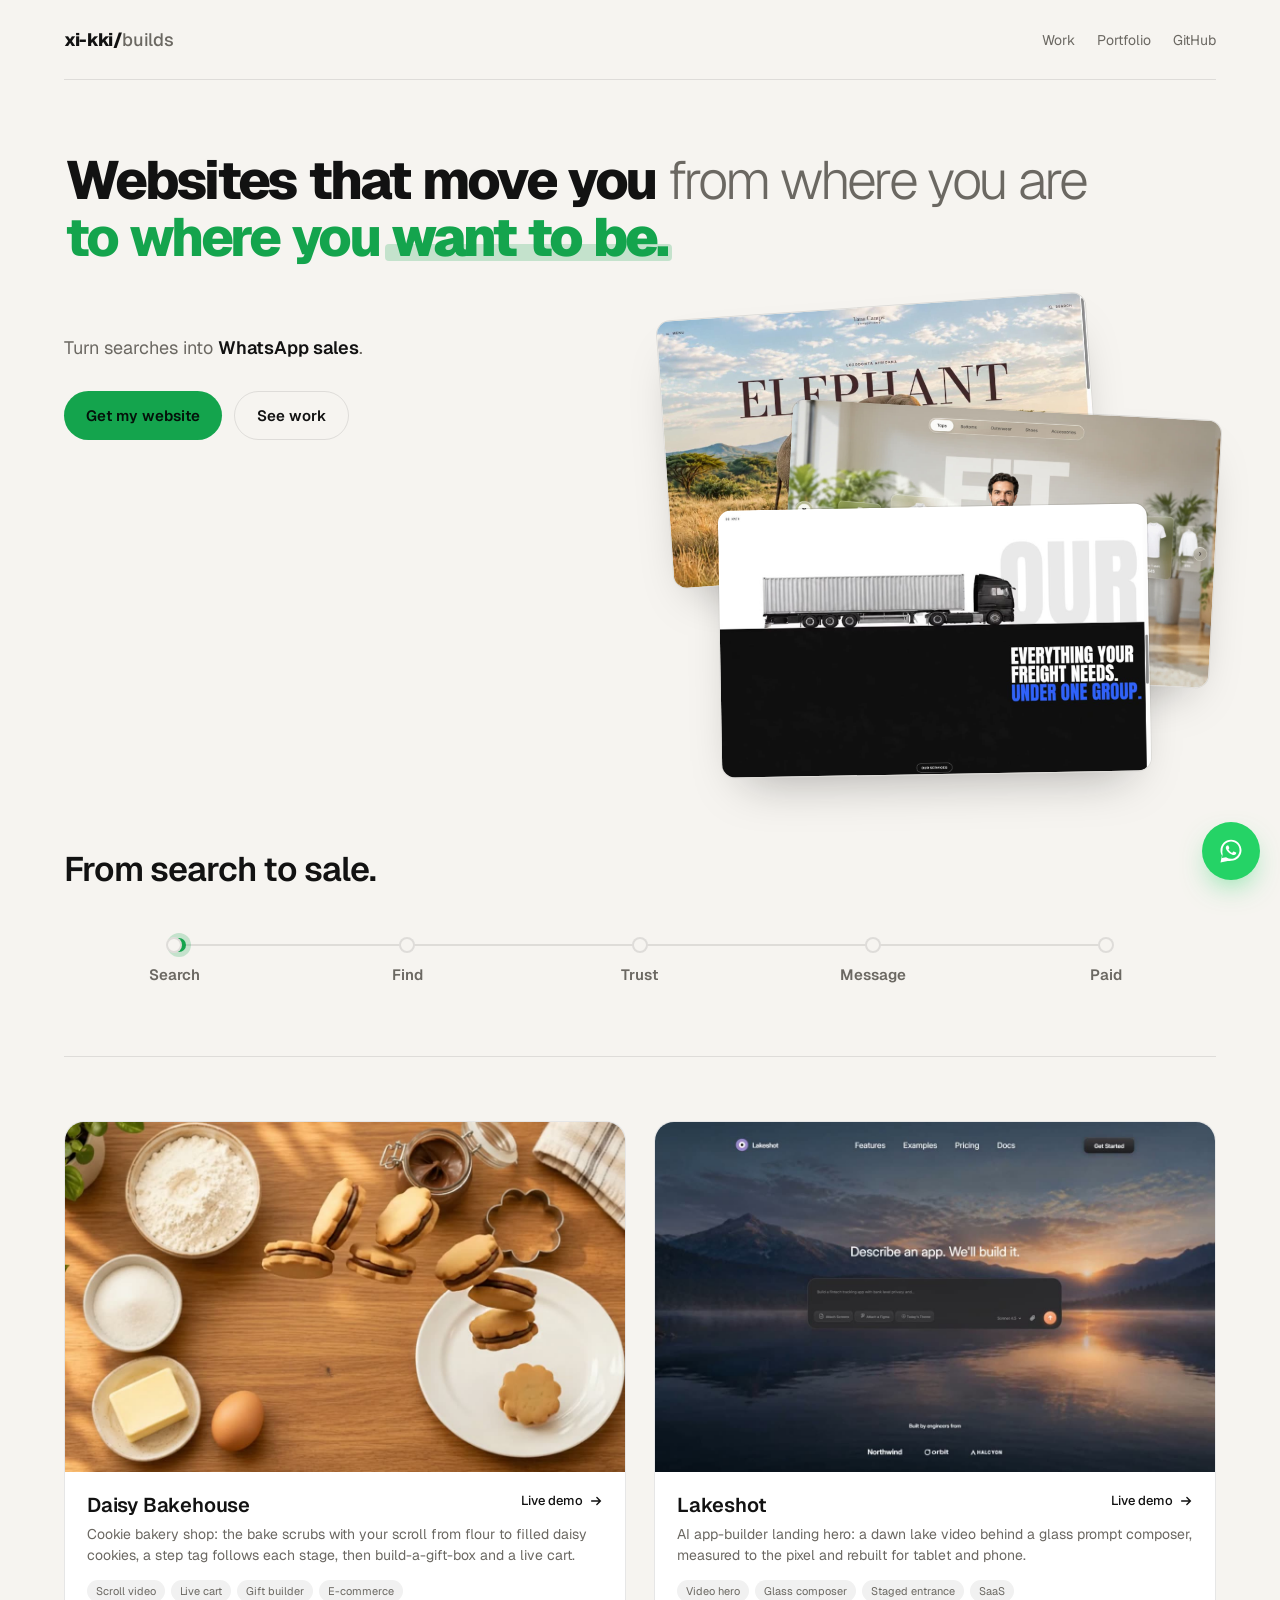
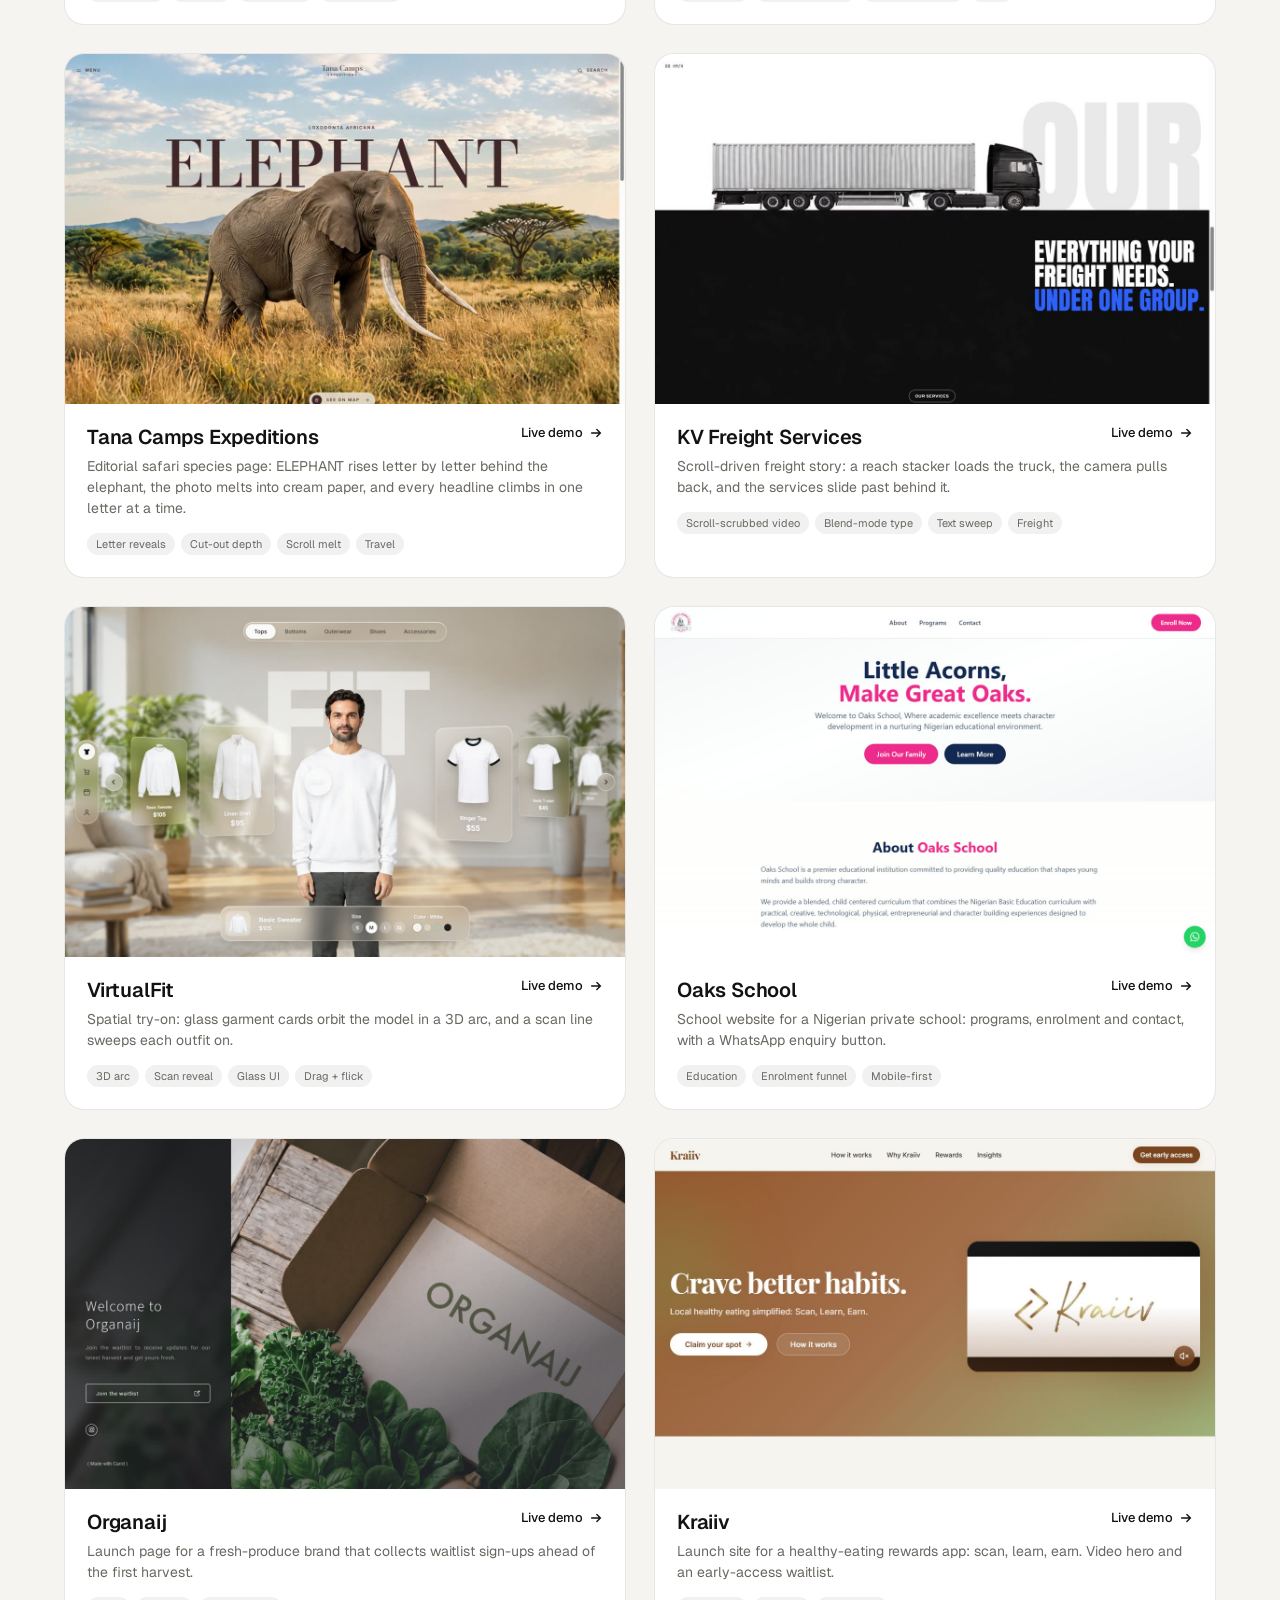
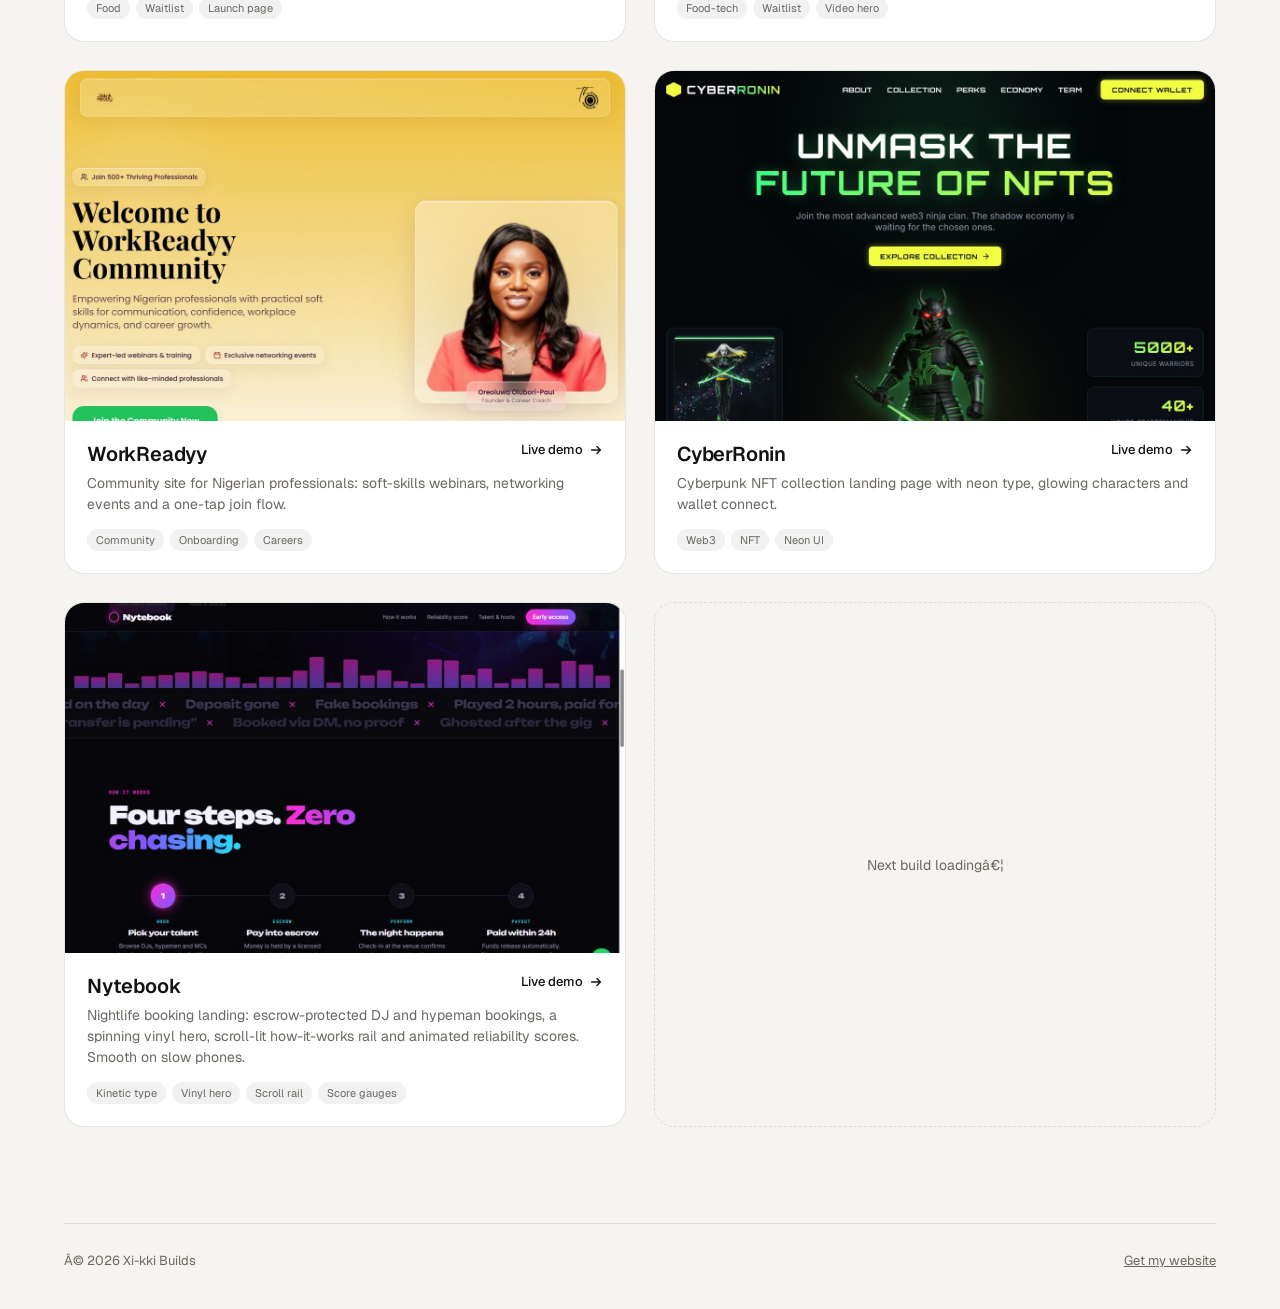
==== commit b5d00549: "Hero stack: swap Nytebook shot for KV Freight" ====
--- a/index.html
+++ b/index.html
@@ -133,7 +133,7 @@
     <div class="stack reveal" aria-hidden="true">
       <img src="shots/tana-camps.jpg" alt="" width="1200" height="750">
       <img src="shots/virtualfit.jpg" alt="" width="1200" height="750">
-      <img src="shots/nytebook.jpg" alt="" width="1200" height="750">
+      <img src="shots/kv-freight.jpg" alt="" width="1200" height="750">
     </div>
   </section>
 
@@ -151,7 +151,7 @@
 
   <main id="work" class="grid"></main>
 
-  <footer><span>© <span id="yr"></span> Xi-kki Builds</span><span><a href="https://wa.me/2349066339975?text=Hi%20Xi-kki%2C%20I%27d%20like%20a%20website" target="_blank" rel="noopener" style="text-decoration:underline">Get my website</a></span></footer>
+  <footer><span>Â© <span id="yr"></span> Xi-kki Builds</span><span><a href="https://wa.me/2349066339975?text=Hi%20Xi-kki%2C%20I%27d%20like%20a%20website" target="_blank" rel="noopener" style="text-decoration:underline">Get my website</a></span></footer>
 </div>
 <a class="wa" href="https://wa.me/2349066339975?text=Hi%20Xi-kki%2C%20I%27d%20like%20a%20website" target="_blank" rel="noopener" aria-label="Get my website on WhatsApp">
   <svg viewBox="0 0 32 32" width="28" height="28" fill="#fff" aria-hidden="true"><path d="M16.04 3C9.4 3 4 8.38 4 15c0 2.12.56 4.18 1.62 6L4 29l8.2-1.6A12.1 12.1 0 0 0 16.04 27C22.66 27 28 21.62 28 15S22.66 3 16.04 3zm0 21.8c-1.86 0-3.66-.5-5.24-1.44l-.38-.22-4.86.95.97-4.73-.25-.4A9.7 9.7 0 0 1 6.3 15c0-5.38 4.37-9.76 9.74-9.76 5.36 0 9.72 4.38 9.72 9.76s-4.36 9.8-9.72 9.8zm5.34-7.3c-.3-.15-1.73-.85-2-.95-.27-.1-.46-.15-.66.15-.2.3-.76.95-.93 1.14-.17.2-.34.22-.63.07-.3-.15-1.24-.46-2.37-1.46a8.9 8.9 0 0 1-1.64-2.04c-.17-.3-.02-.45.13-.6.13-.13.3-.34.44-.51.15-.17.2-.3.3-.49.1-.2.05-.37-.03-.52-.07-.15-.66-1.58-.9-2.17-.24-.57-.48-.49-.66-.5h-.56c-.2 0-.51.07-.78.37-.27.3-1.02 1-1.02 2.42s1.05 2.81 1.2 3c.15.2 2.06 3.14 5 4.4.7.3 1.24.48 1.67.62.7.22 1.34.19 1.84.12.56-.08 1.73-.7 1.97-1.38.25-.68.25-1.27.17-1.39-.07-.12-.27-.2-.56-.34z"/></svg>
@@ -181,7 +181,7 @@
       <p>${b.blurb}</p>
       <div class="tags">${b.tags.map(t=>`<span>${t}</span>`).join('')}</div>
     </div>
-  </a>`).join('')+`<div class="soon reveal">Next build loading…</div>`;
+  </a>`).join('')+`<div class="soon reveal">Next build loadingâ€¦</div>`;
 document.getElementById('yr').textContent=new Date().getFullYear();
 const io=new IntersectionObserver(es=>es.forEach(e=>{if(e.isIntersecting){e.target.classList.add('in');io.unobserve(e.target)}}),{threshold:.12});
 // kinetic headline: rise in, "where you are" fades to light/grey (left behind),
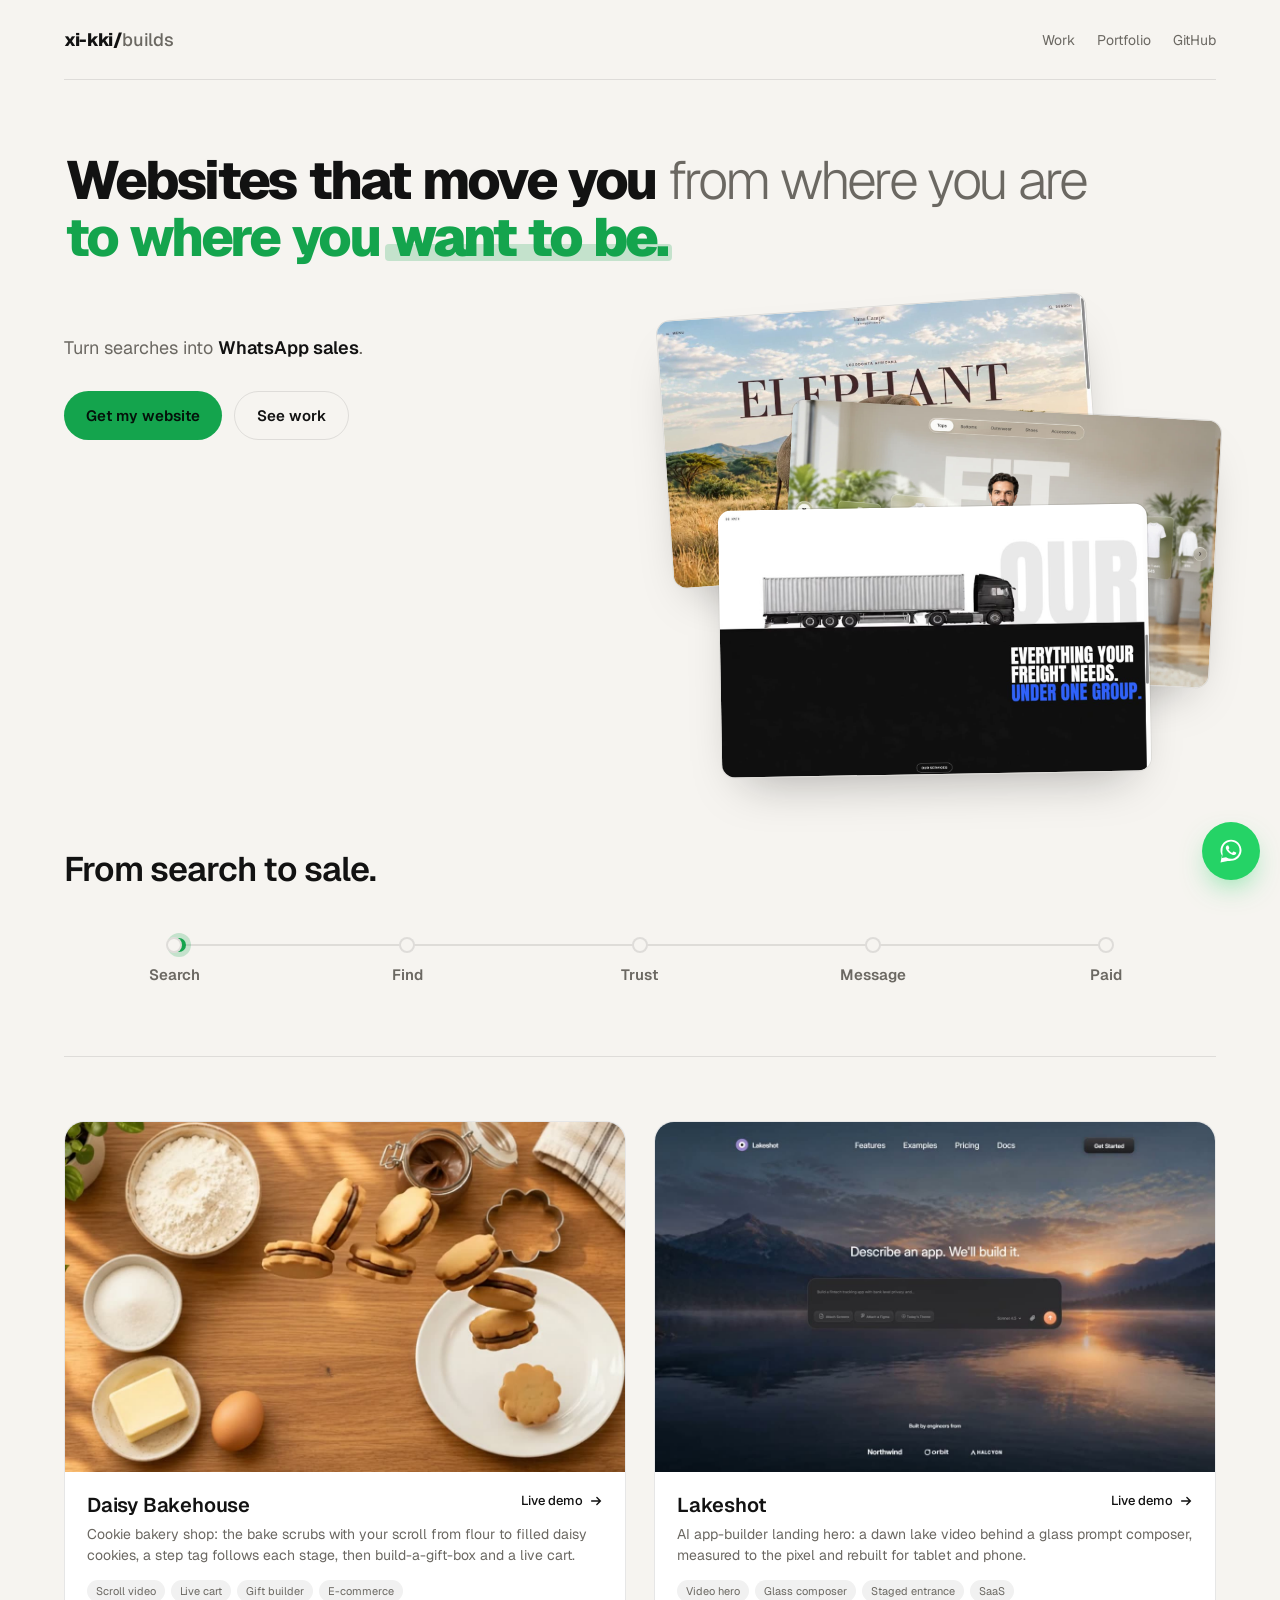
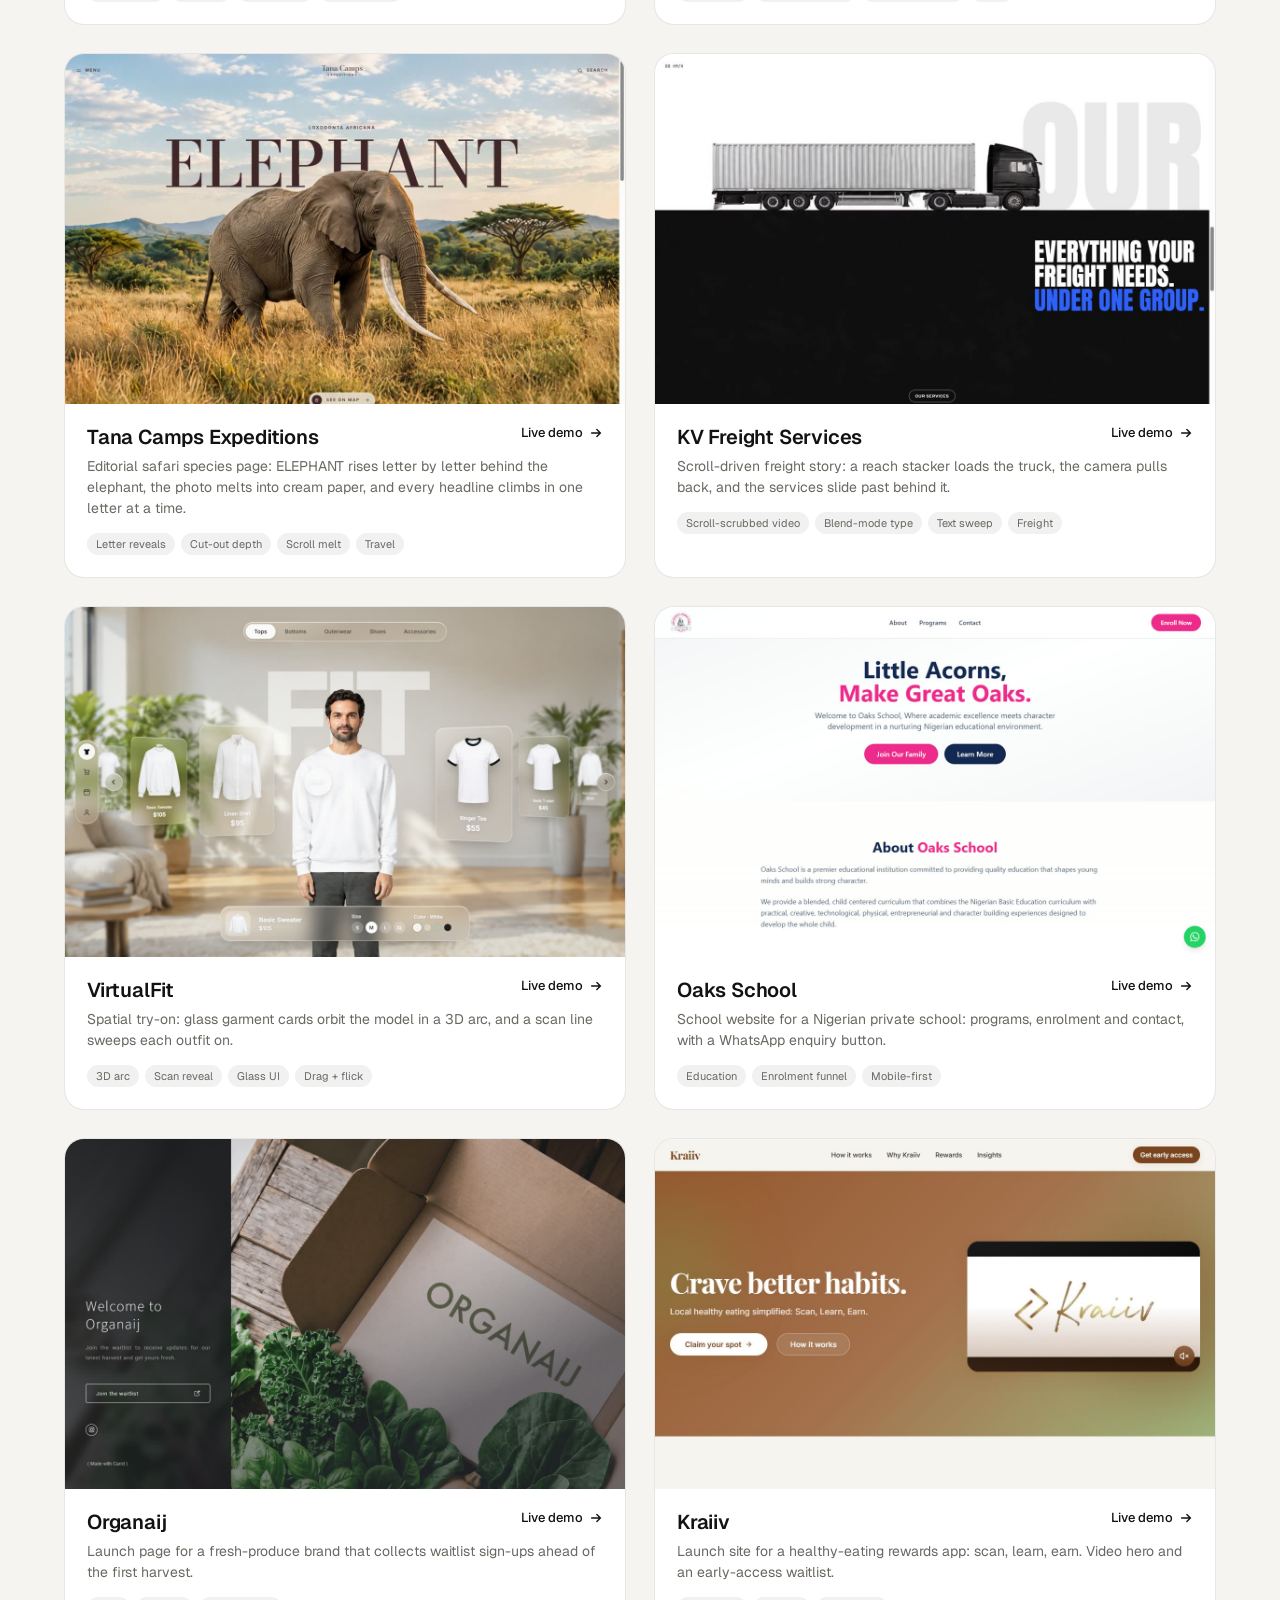
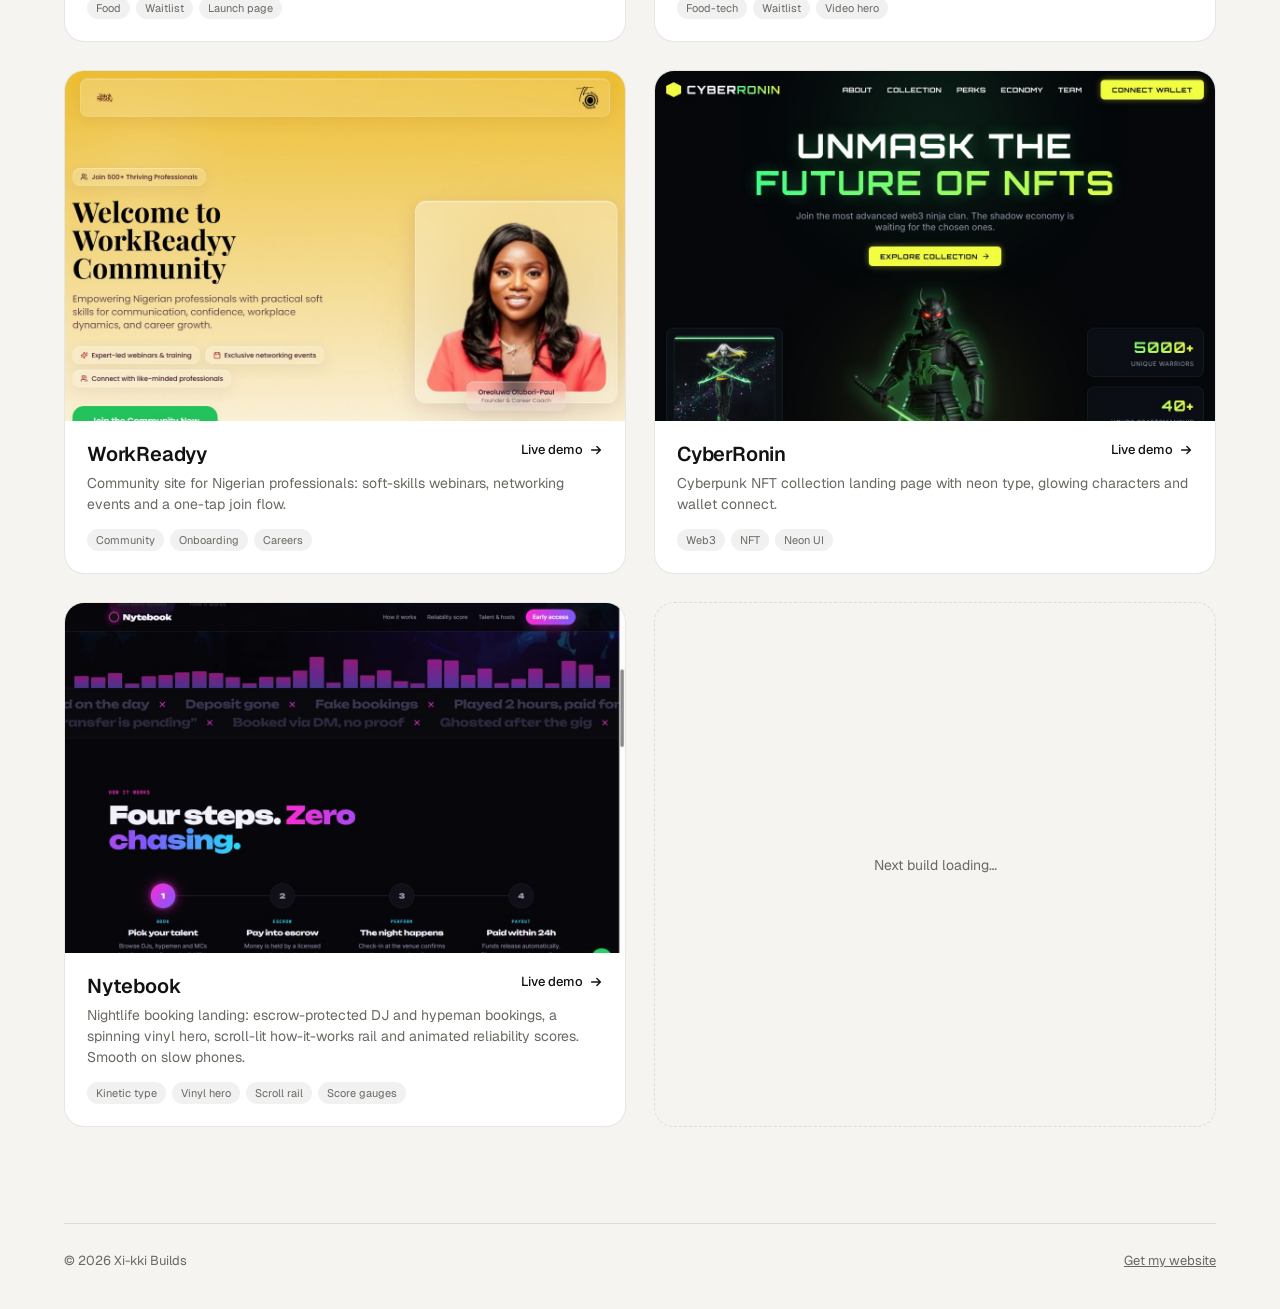
==== commit 73351469: "Fix encoding of hero swap" ====
--- a/index.html
+++ b/index.html
@@ -151,7 +151,7 @@
 
   <main id="work" class="grid"></main>
 
-  <footer><span>Â© <span id="yr"></span> Xi-kki Builds</span><span><a href="https://wa.me/2349066339975?text=Hi%20Xi-kki%2C%20I%27d%20like%20a%20website" target="_blank" rel="noopener" style="text-decoration:underline">Get my website</a></span></footer>
+  <footer><span>© <span id="yr"></span> Xi-kki Builds</span><span><a href="https://wa.me/2349066339975?text=Hi%20Xi-kki%2C%20I%27d%20like%20a%20website" target="_blank" rel="noopener" style="text-decoration:underline">Get my website</a></span></footer>
 </div>
 <a class="wa" href="https://wa.me/2349066339975?text=Hi%20Xi-kki%2C%20I%27d%20like%20a%20website" target="_blank" rel="noopener" aria-label="Get my website on WhatsApp">
   <svg viewBox="0 0 32 32" width="28" height="28" fill="#fff" aria-hidden="true"><path d="M16.04 3C9.4 3 4 8.38 4 15c0 2.12.56 4.18 1.62 6L4 29l8.2-1.6A12.1 12.1 0 0 0 16.04 27C22.66 27 28 21.62 28 15S22.66 3 16.04 3zm0 21.8c-1.86 0-3.66-.5-5.24-1.44l-.38-.22-4.86.95.97-4.73-.25-.4A9.7 9.7 0 0 1 6.3 15c0-5.38 4.37-9.76 9.74-9.76 5.36 0 9.72 4.38 9.72 9.76s-4.36 9.8-9.72 9.8zm5.34-7.3c-.3-.15-1.73-.85-2-.95-.27-.1-.46-.15-.66.15-.2.3-.76.95-.93 1.14-.17.2-.34.22-.63.07-.3-.15-1.24-.46-2.37-1.46a8.9 8.9 0 0 1-1.64-2.04c-.17-.3-.02-.45.13-.6.13-.13.3-.34.44-.51.15-.17.2-.3.3-.49.1-.2.05-.37-.03-.52-.07-.15-.66-1.58-.9-2.17-.24-.57-.48-.49-.66-.5h-.56c-.2 0-.51.07-.78.37-.27.3-1.02 1-1.02 2.42s1.05 2.81 1.2 3c.15.2 2.06 3.14 5 4.4.7.3 1.24.48 1.67.62.7.22 1.34.19 1.84.12.56-.08 1.73-.7 1.97-1.38.25-.68.25-1.27.17-1.39-.07-.12-.27-.2-.56-.34z"/></svg>
@@ -181,7 +181,7 @@
       <p>${b.blurb}</p>
       <div class="tags">${b.tags.map(t=>`<span>${t}</span>`).join('')}</div>
     </div>
-  </a>`).join('')+`<div class="soon reveal">Next build loadingâ€¦</div>`;
+  </a>`).join('')+`<div class="soon reveal">Next build loading…</div>`;
 document.getElementById('yr').textContent=new Date().getFullYear();
 const io=new IntersectionObserver(es=>es.forEach(e=>{if(e.isIntersecting){e.target.classList.add('in');io.unobserve(e.target)}}),{threshold:.12});
 // kinetic headline: rise in, "where you are" fades to light/grey (left behind),
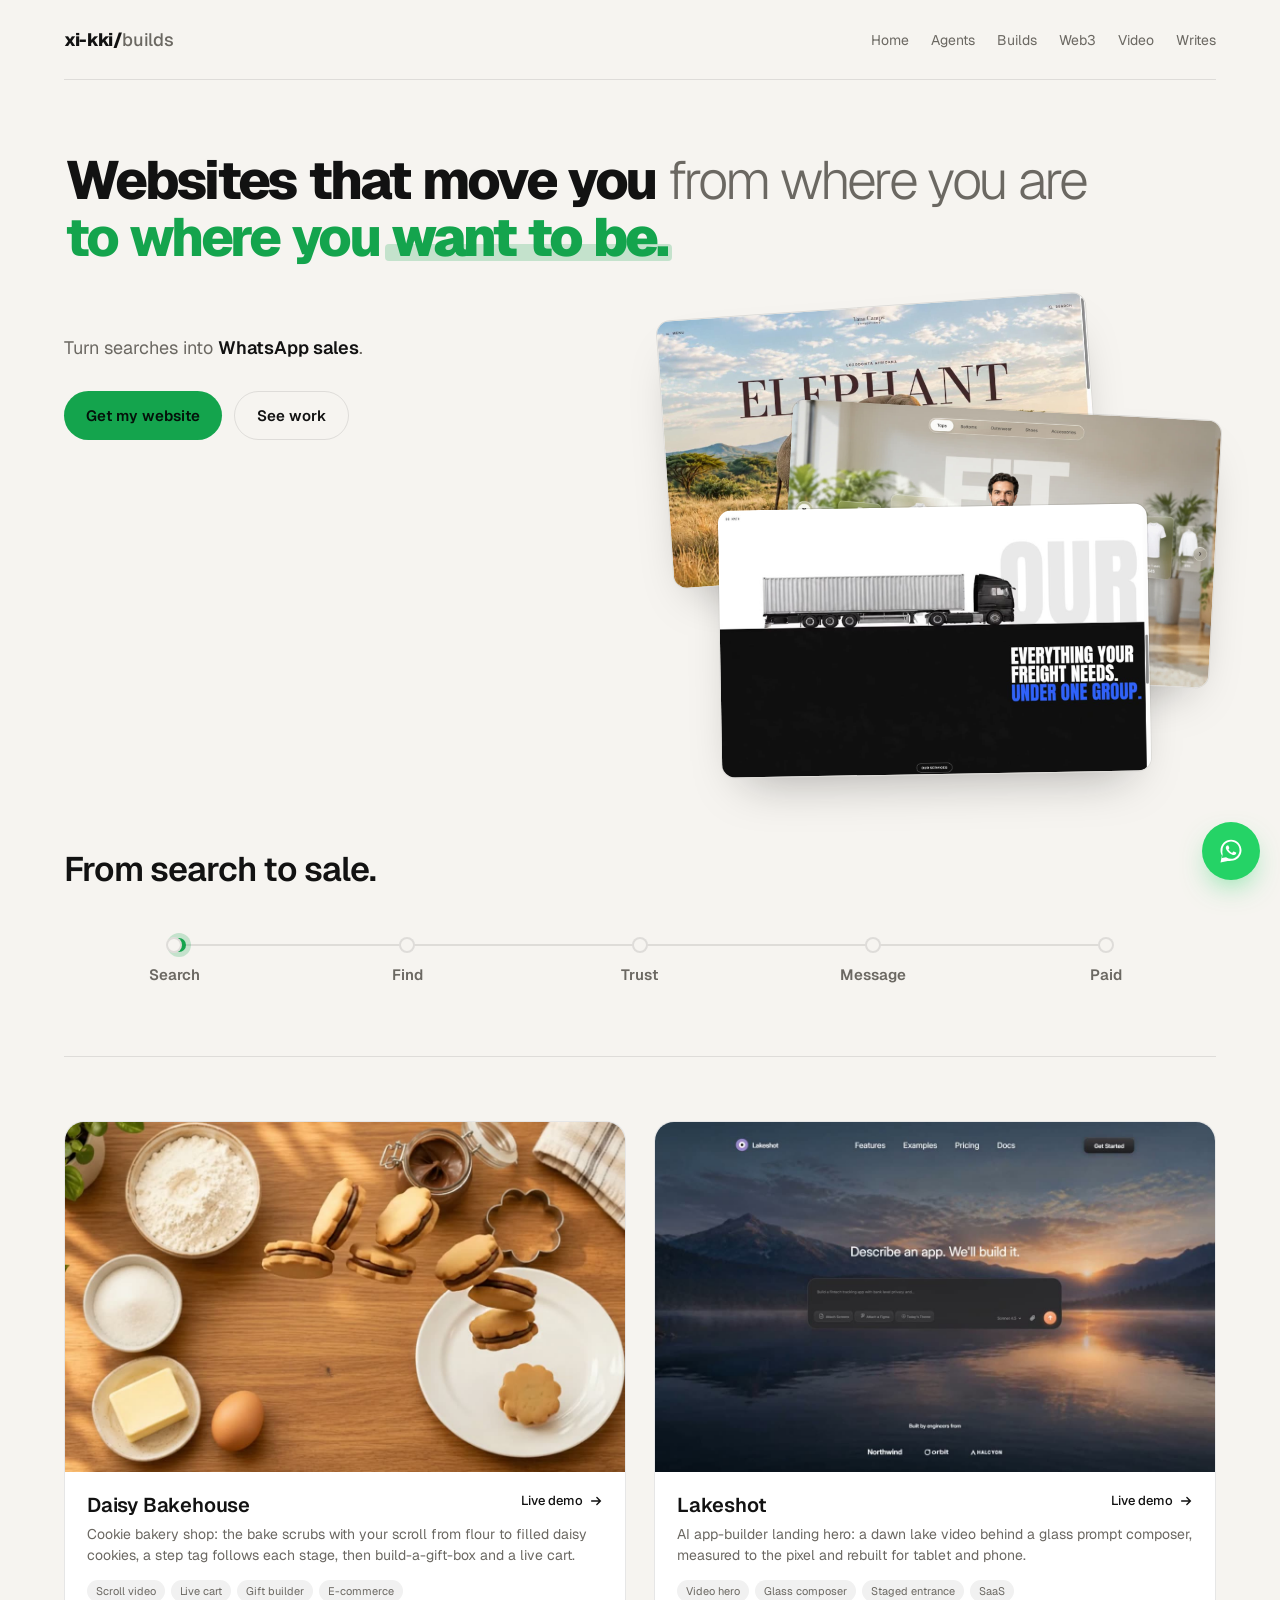
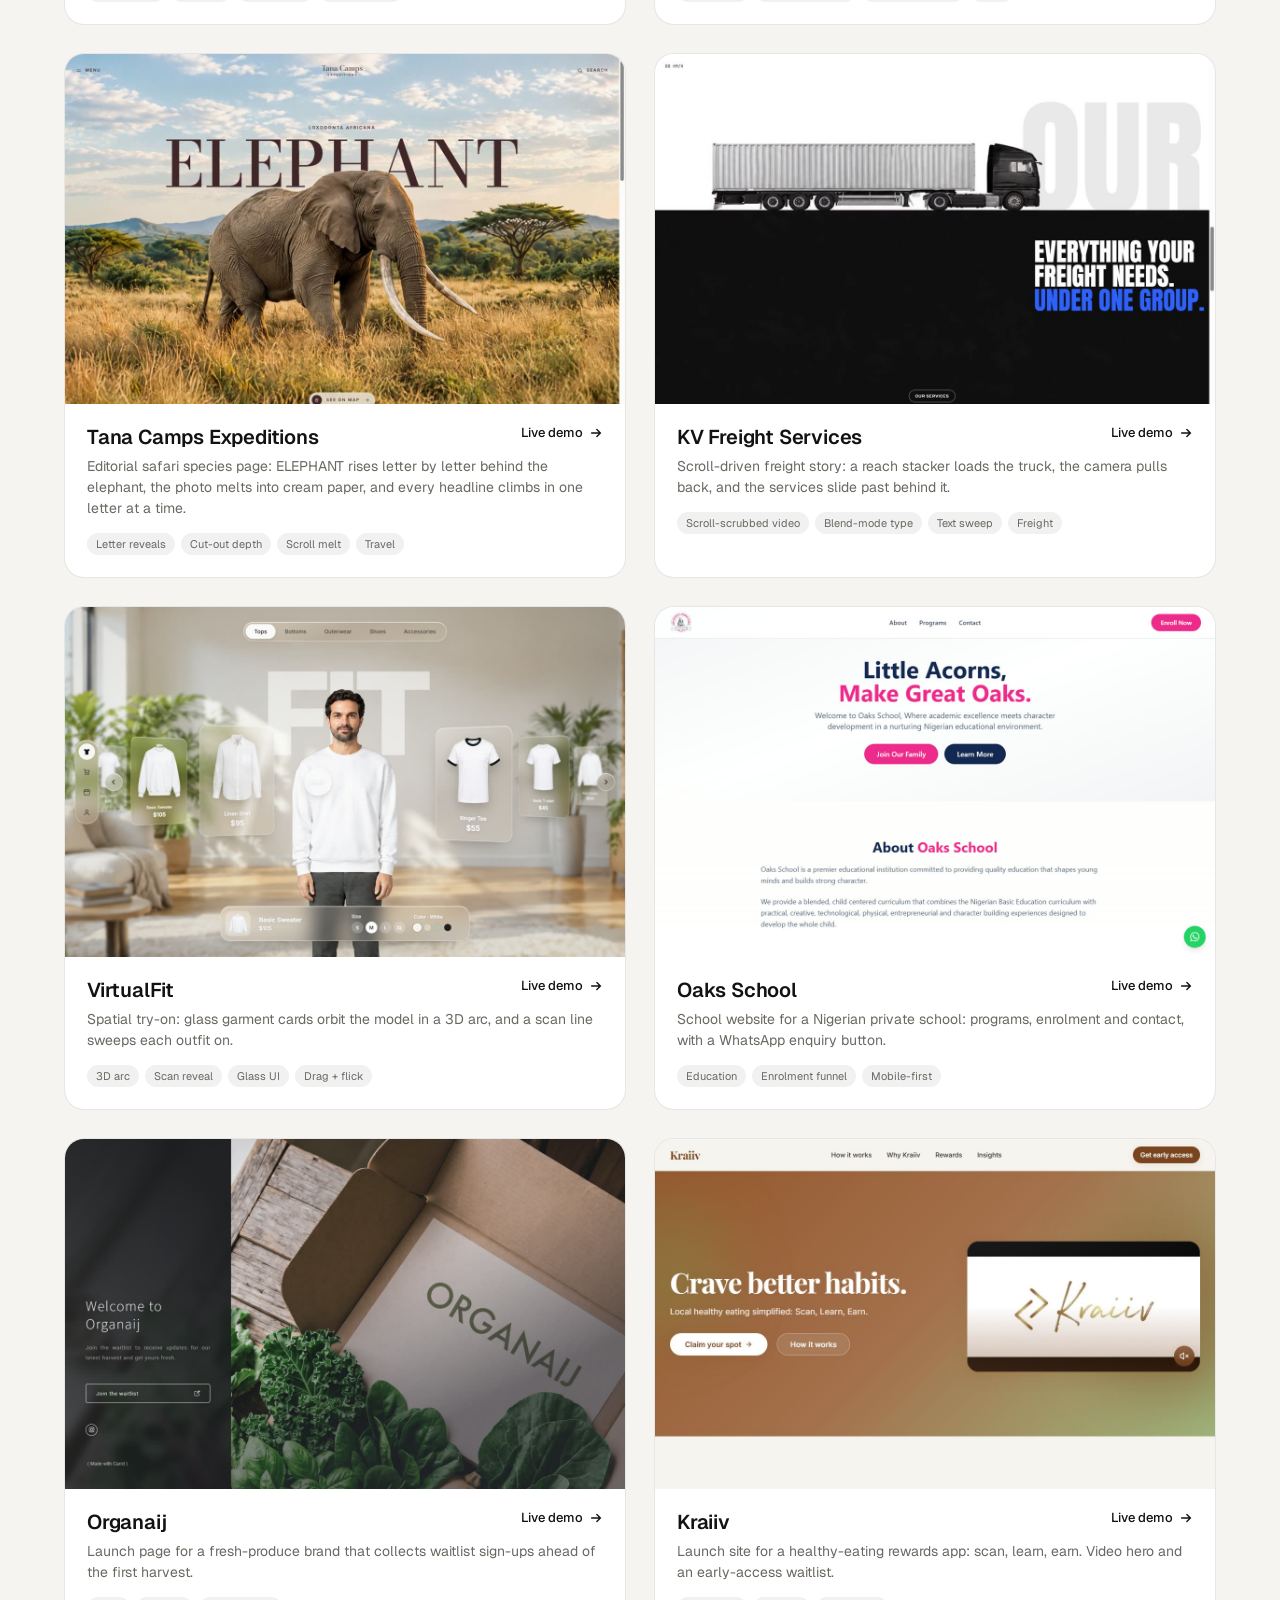
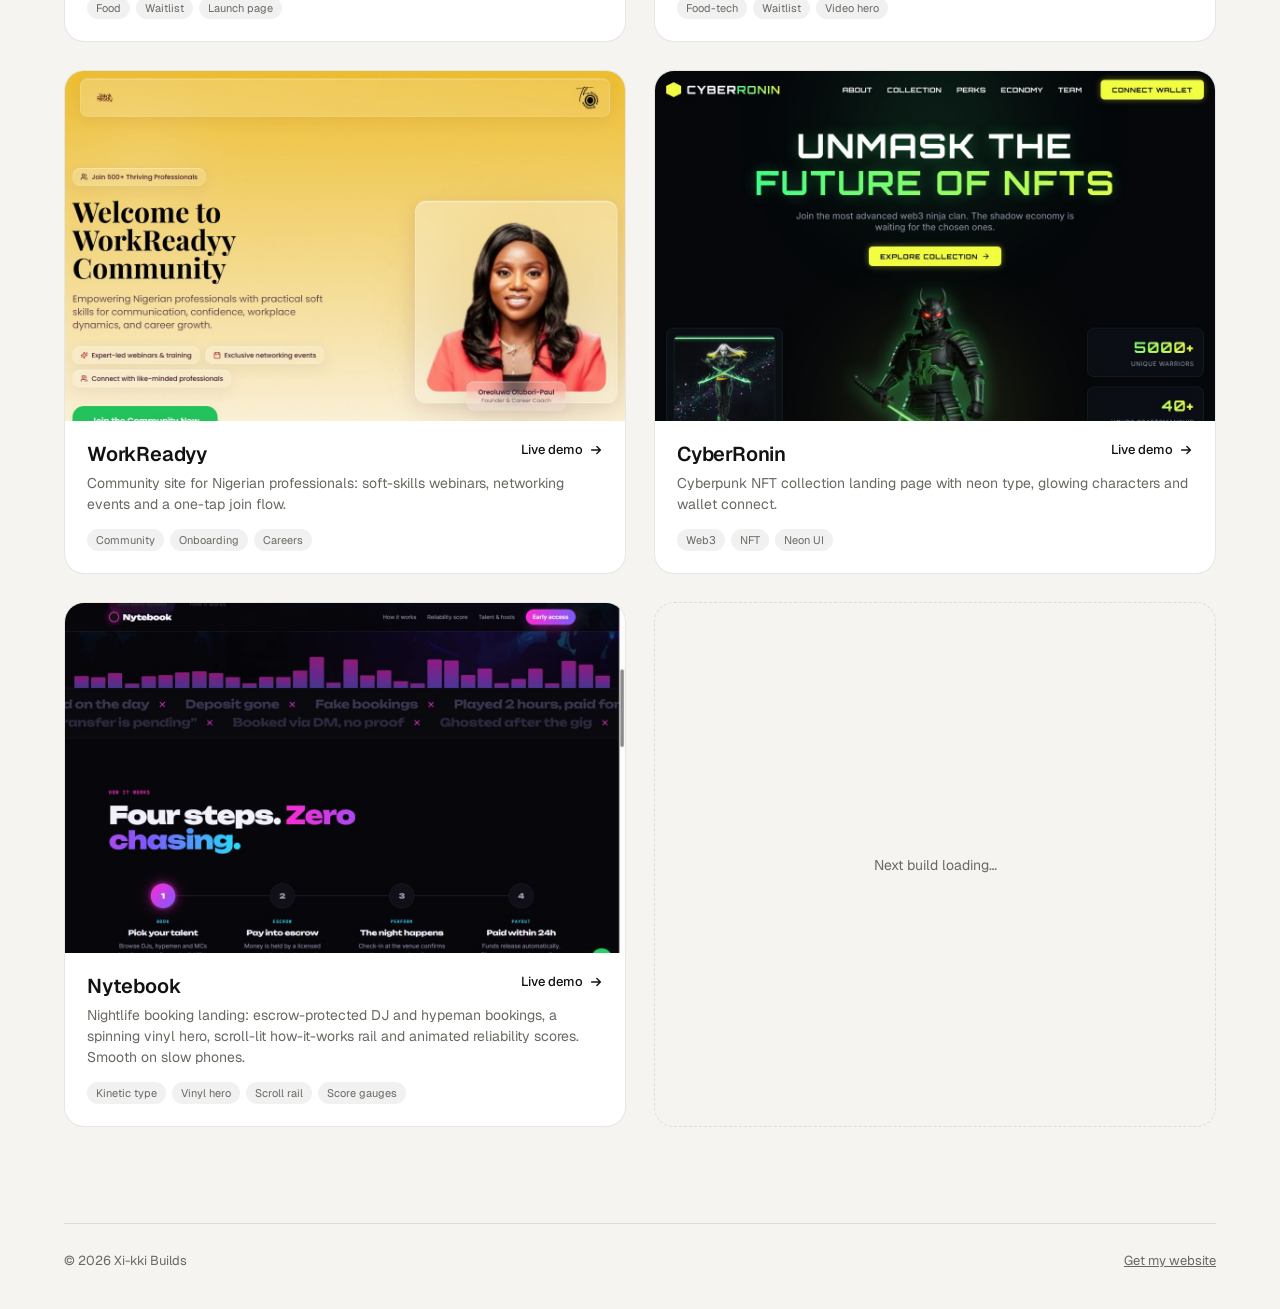
==== commit 31c49a76: "Nav: add Web3, interlink all portfolio sections" ====
--- a/index.html
+++ b/index.html
@@ -111,14 +111,14 @@
 .reveal{opacity:0;transform:translateY(18px);transition:opacity .9s var(--ease),transform .9s var(--ease)}
 .reveal.in{opacity:1;transform:none}
 @media (prefers-reduced-motion:reduce){.reveal{opacity:1;transform:none;transition:none}}
-@media (max-width:600px){.wrap{padding:0 16px}.hero{padding:56px 0 36px}header nav{gap:14px}}
+@media (max-width:600px){.wrap{padding:0 16px}.hero{padding:56px 0 36px}header nav{gap:12px;flex-wrap:wrap;font-size:13px}}
 </style>
 </head>
 <body>
 <div class="wrap">
   <header>
     <a class="logo" href="/">xi-kki/<span>builds</span></a>
-    <nav><a href="#work">Work</a><a href="https://xi-kki.github.io/">Portfolio</a><a href="https://github.com/xi-kki">GitHub</a></nav>
+    <nav><a href="https://xi-kki.github.io/">Home</a><a href="/agents/">Agents</a><a href="/builds/" aria-current="page">Builds</a><a href="/web3/">Web3</a><a href="/video/">Video</a><a href="/writes/">Writes</a></nav>
   </header>
 
   <section class="hero">
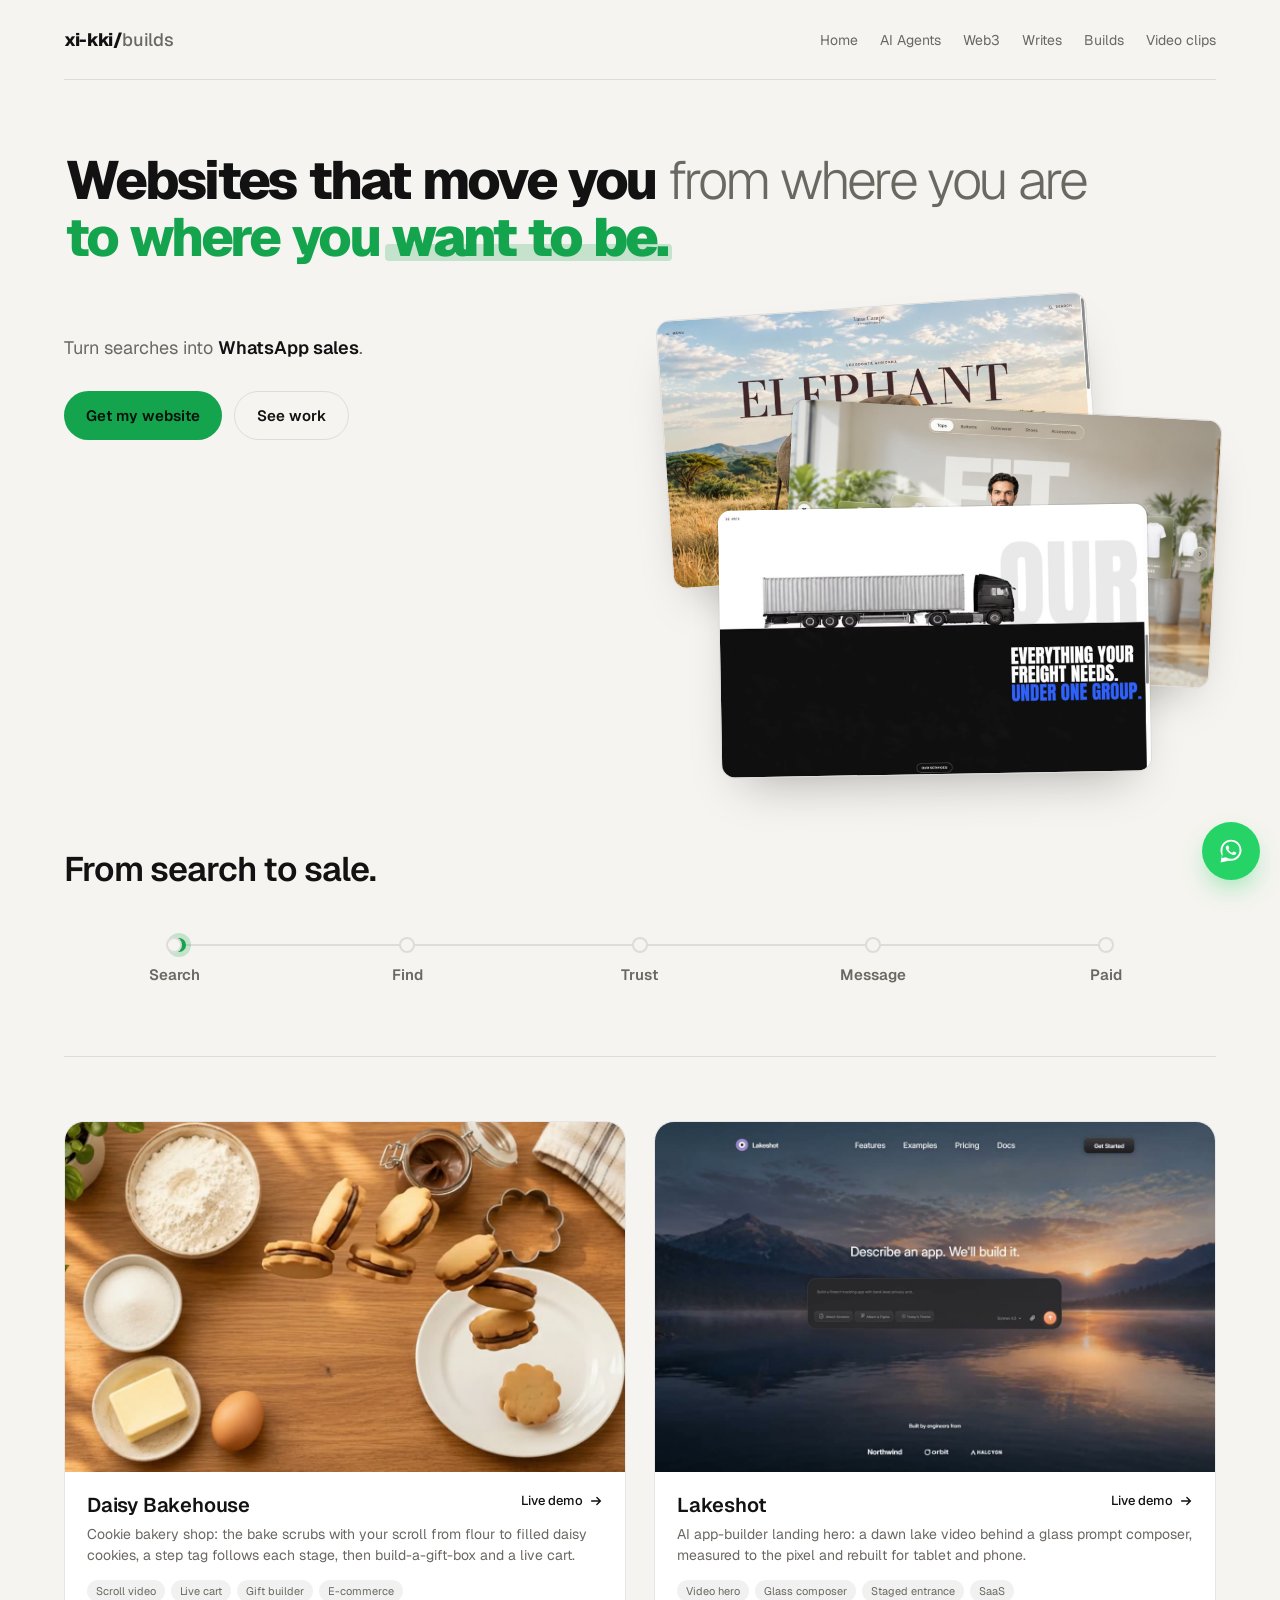
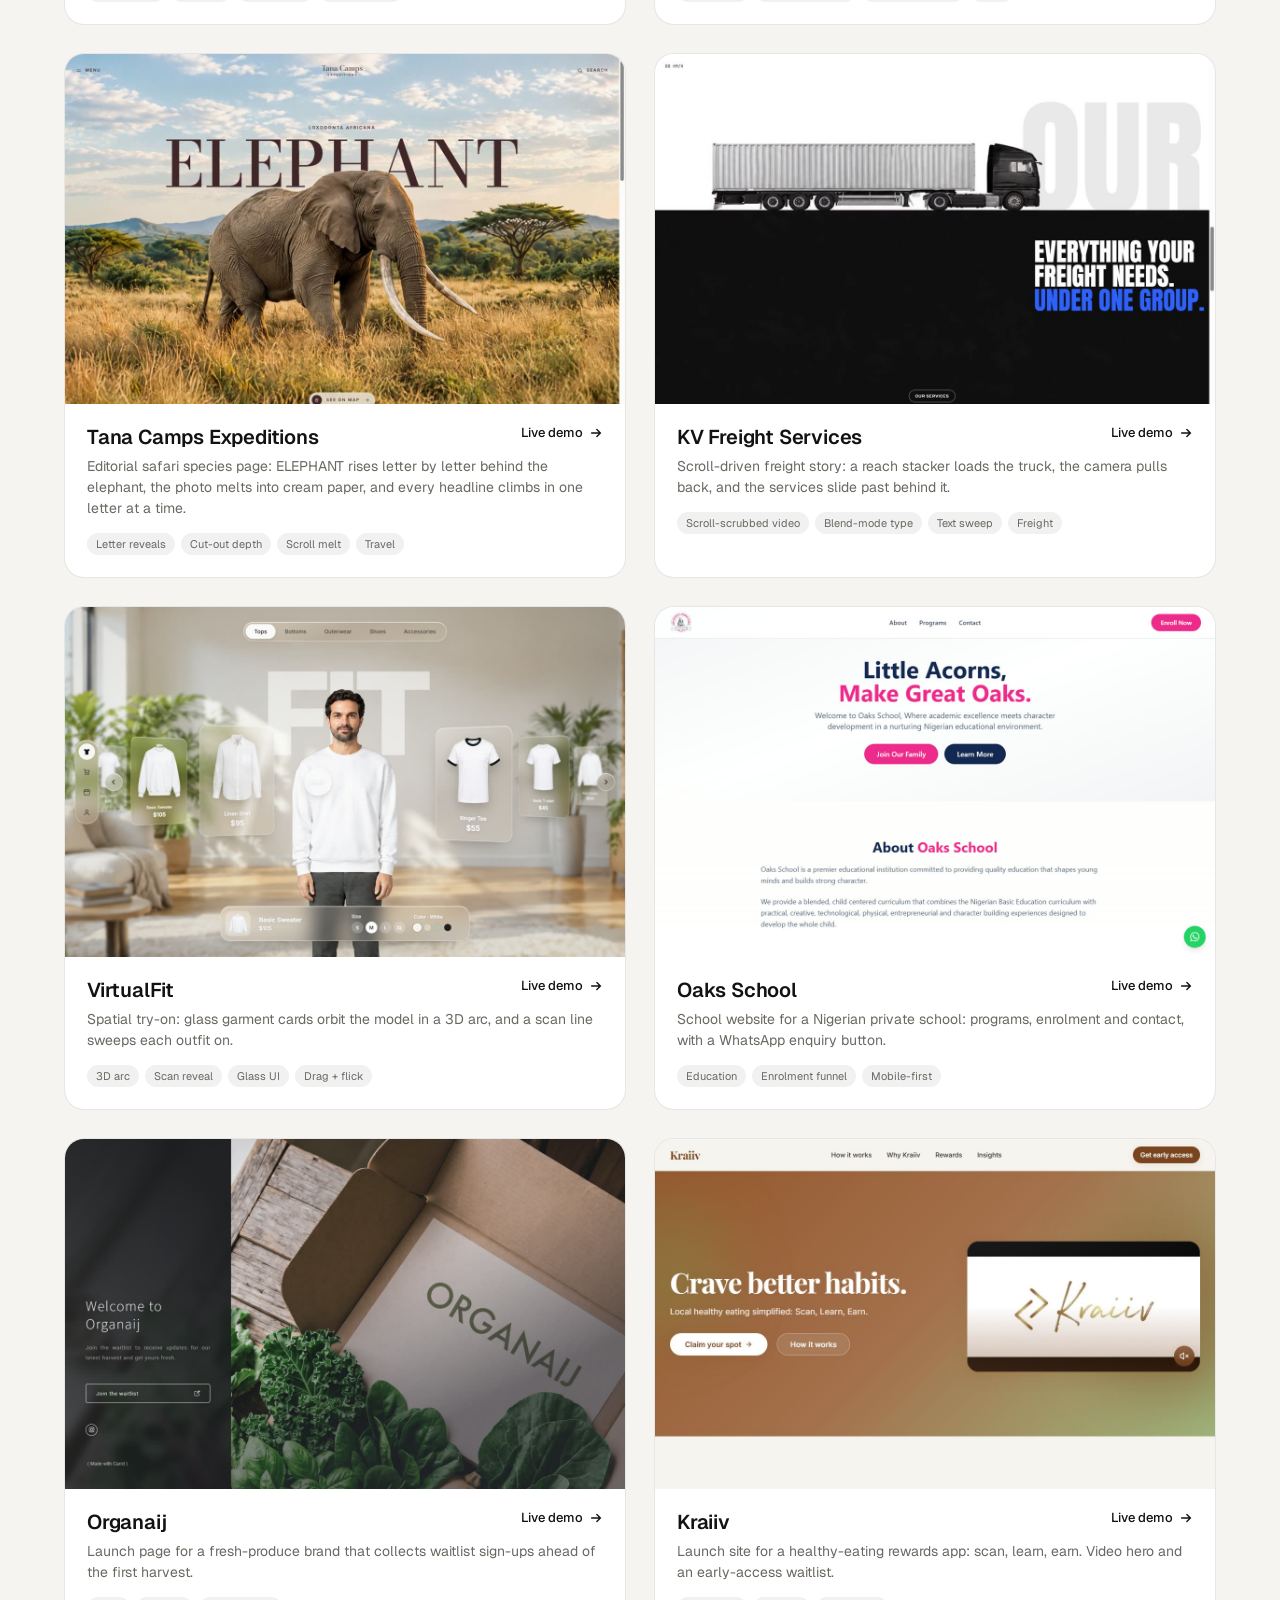
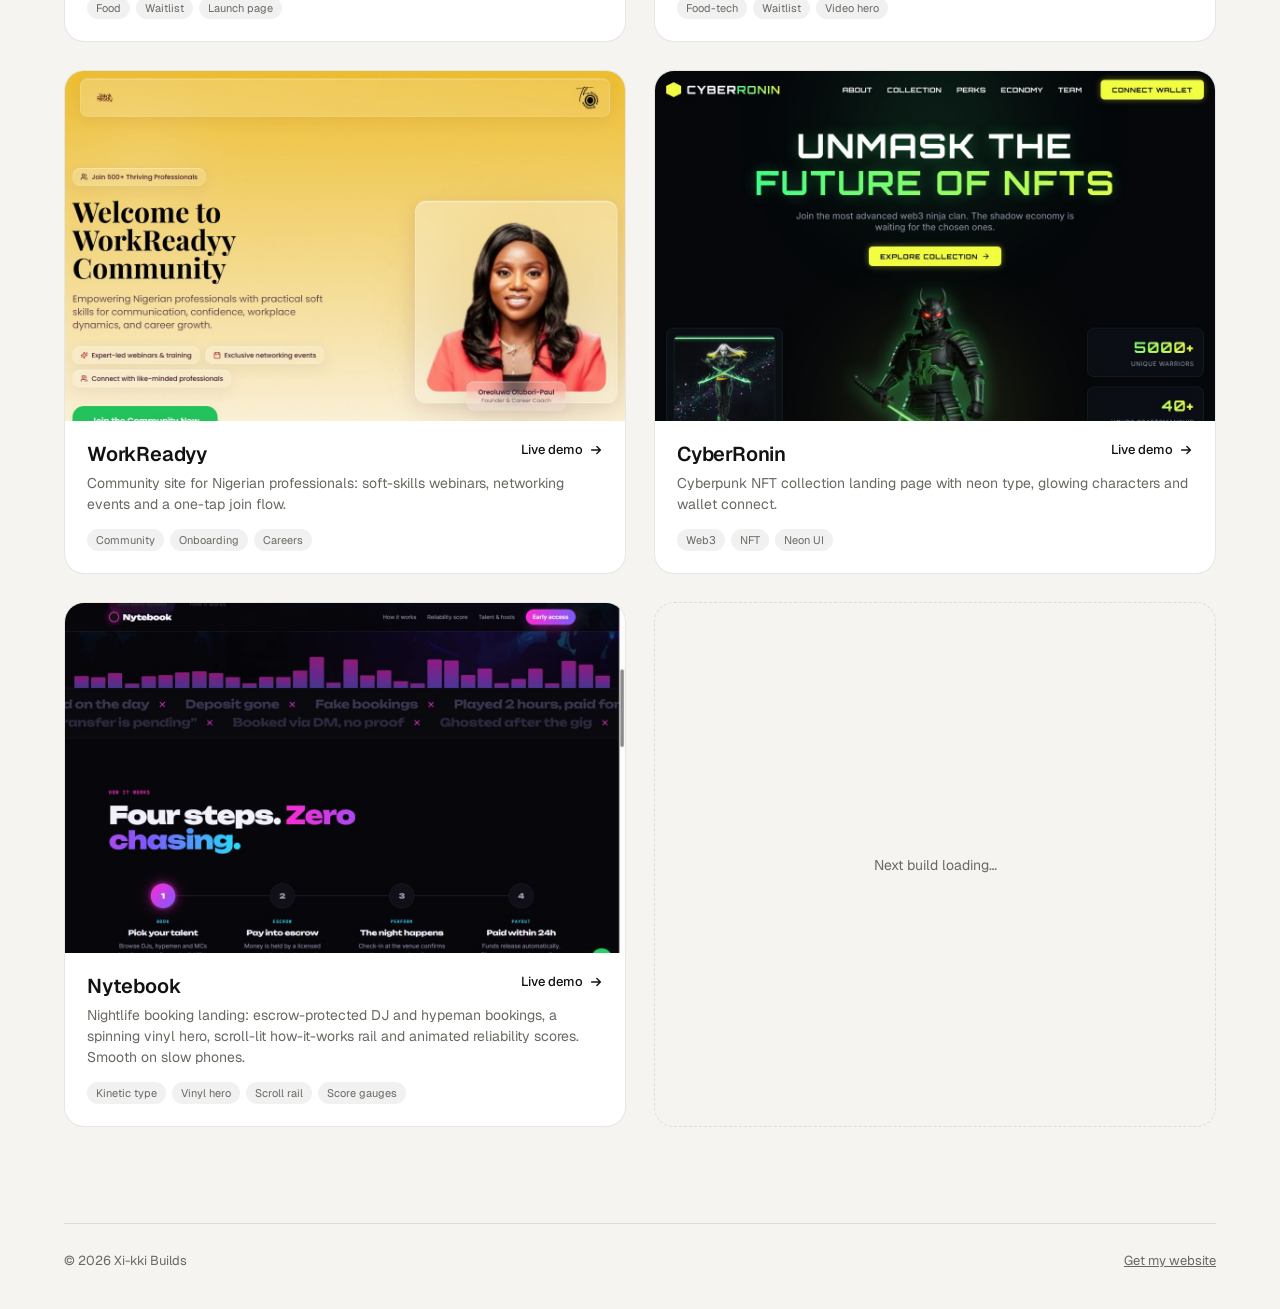
==== commit 32d7a238: "Portfolio: nav AI Agents·Web3·Writes·Builds, AI×Web3 overlap, problem/solution notes, new Web3 apps," ====
--- a/index.html
+++ b/index.html
@@ -118,7 +118,7 @@
 <div class="wrap">
   <header>
     <a class="logo" href="/">xi-kki/<span>builds</span></a>
-    <nav><a href="https://xi-kki.github.io/">Home</a><a href="/agents/">Agents</a><a href="/builds/" aria-current="page">Builds</a><a href="/web3/">Web3</a><a href="/video/">Video</a><a href="/writes/">Writes</a></nav>
+    <nav><a href="https://xi-kki.github.io/">Home</a><a href="/agents/">AI Agents</a><a href="/web3/">Web3</a><a href="/writes/">Writes</a><a href="/builds/" aria-current="page">Builds</a><a href="/video/">Video clips</a></nav>
   </header>
 
   <section class="hero">
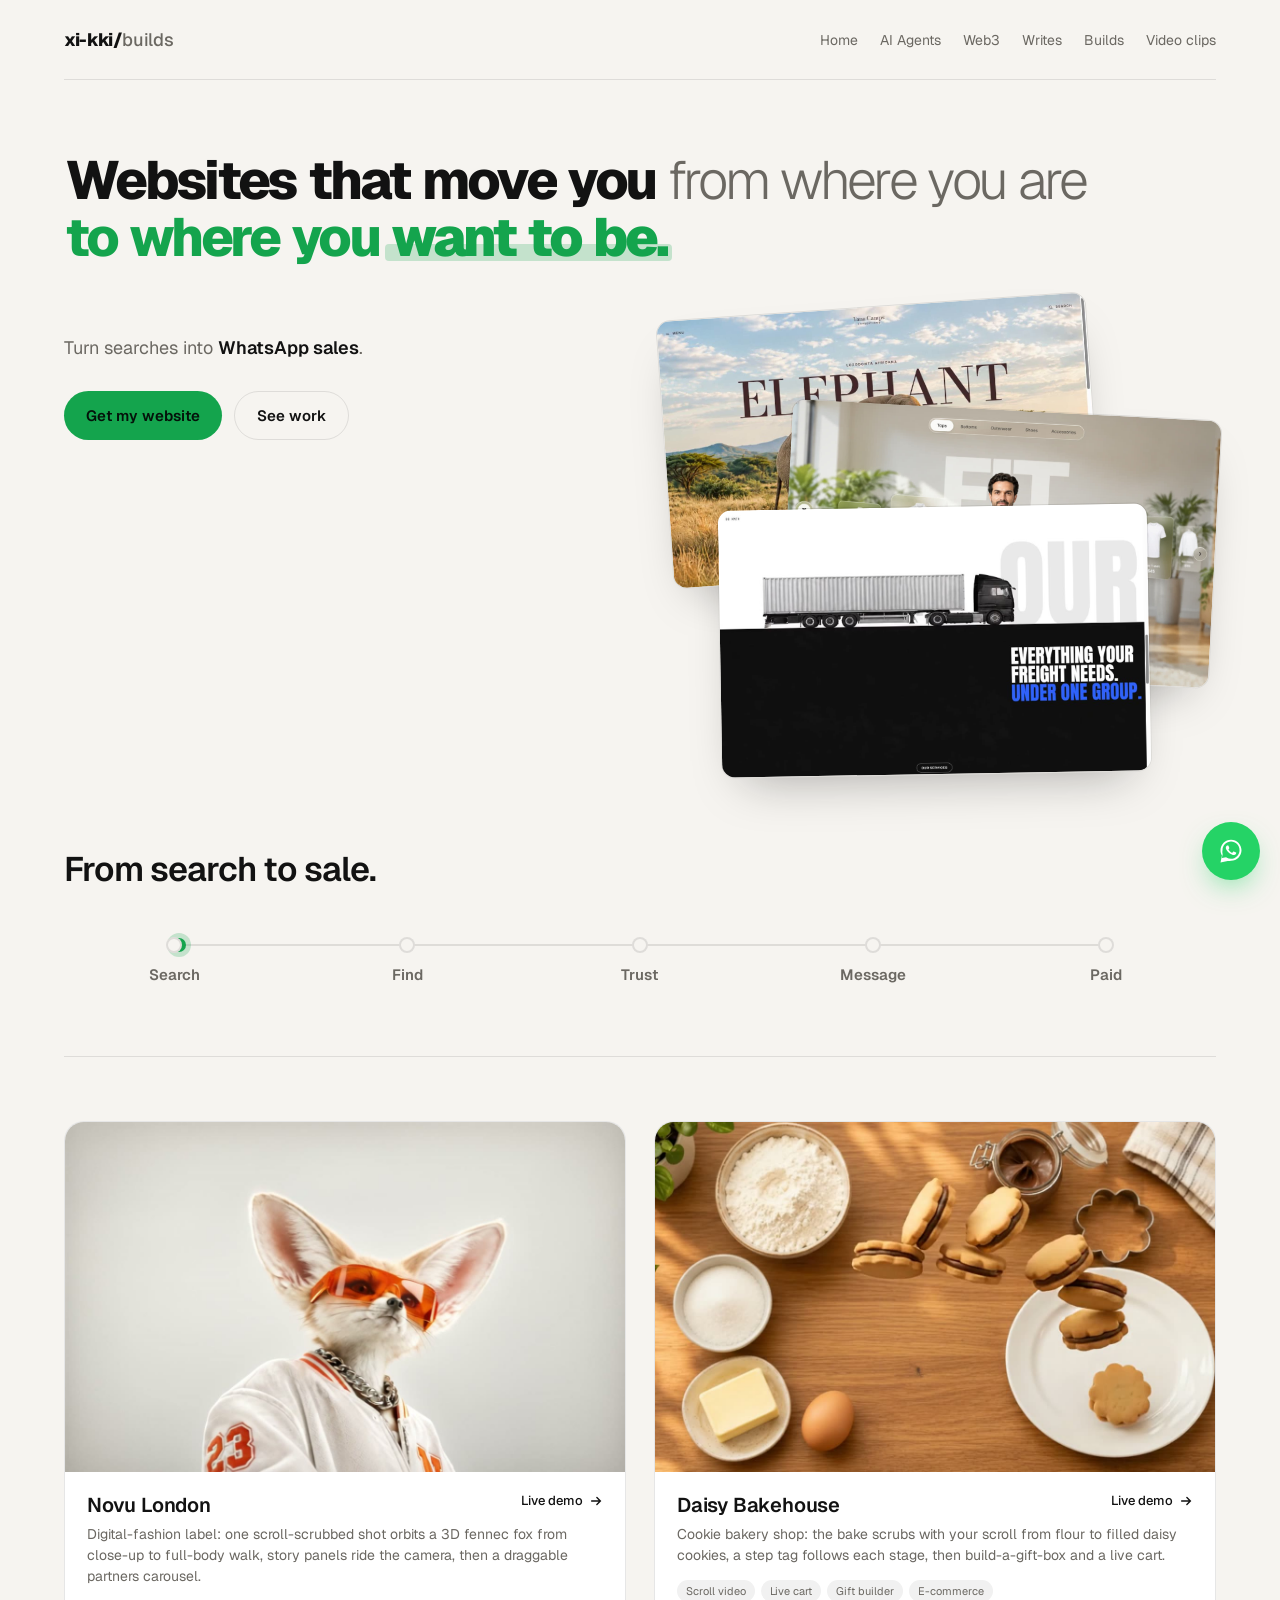
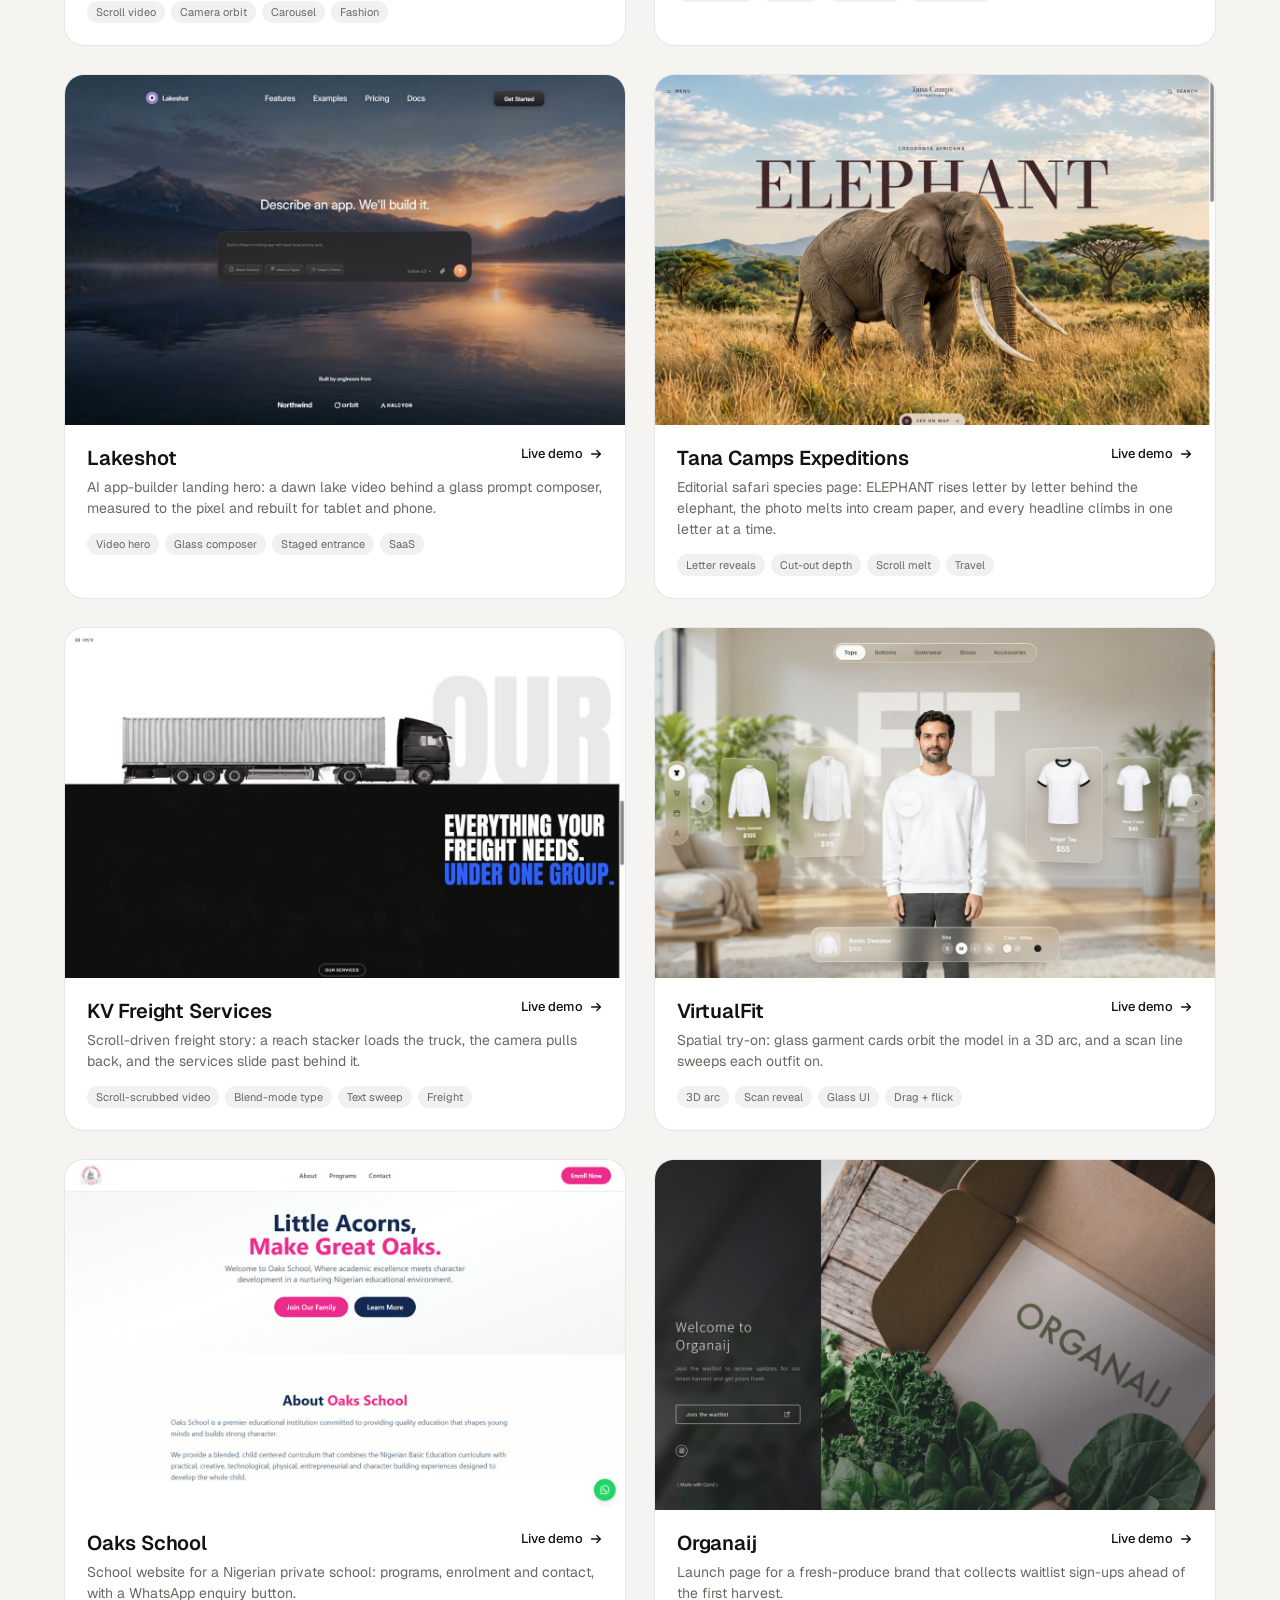
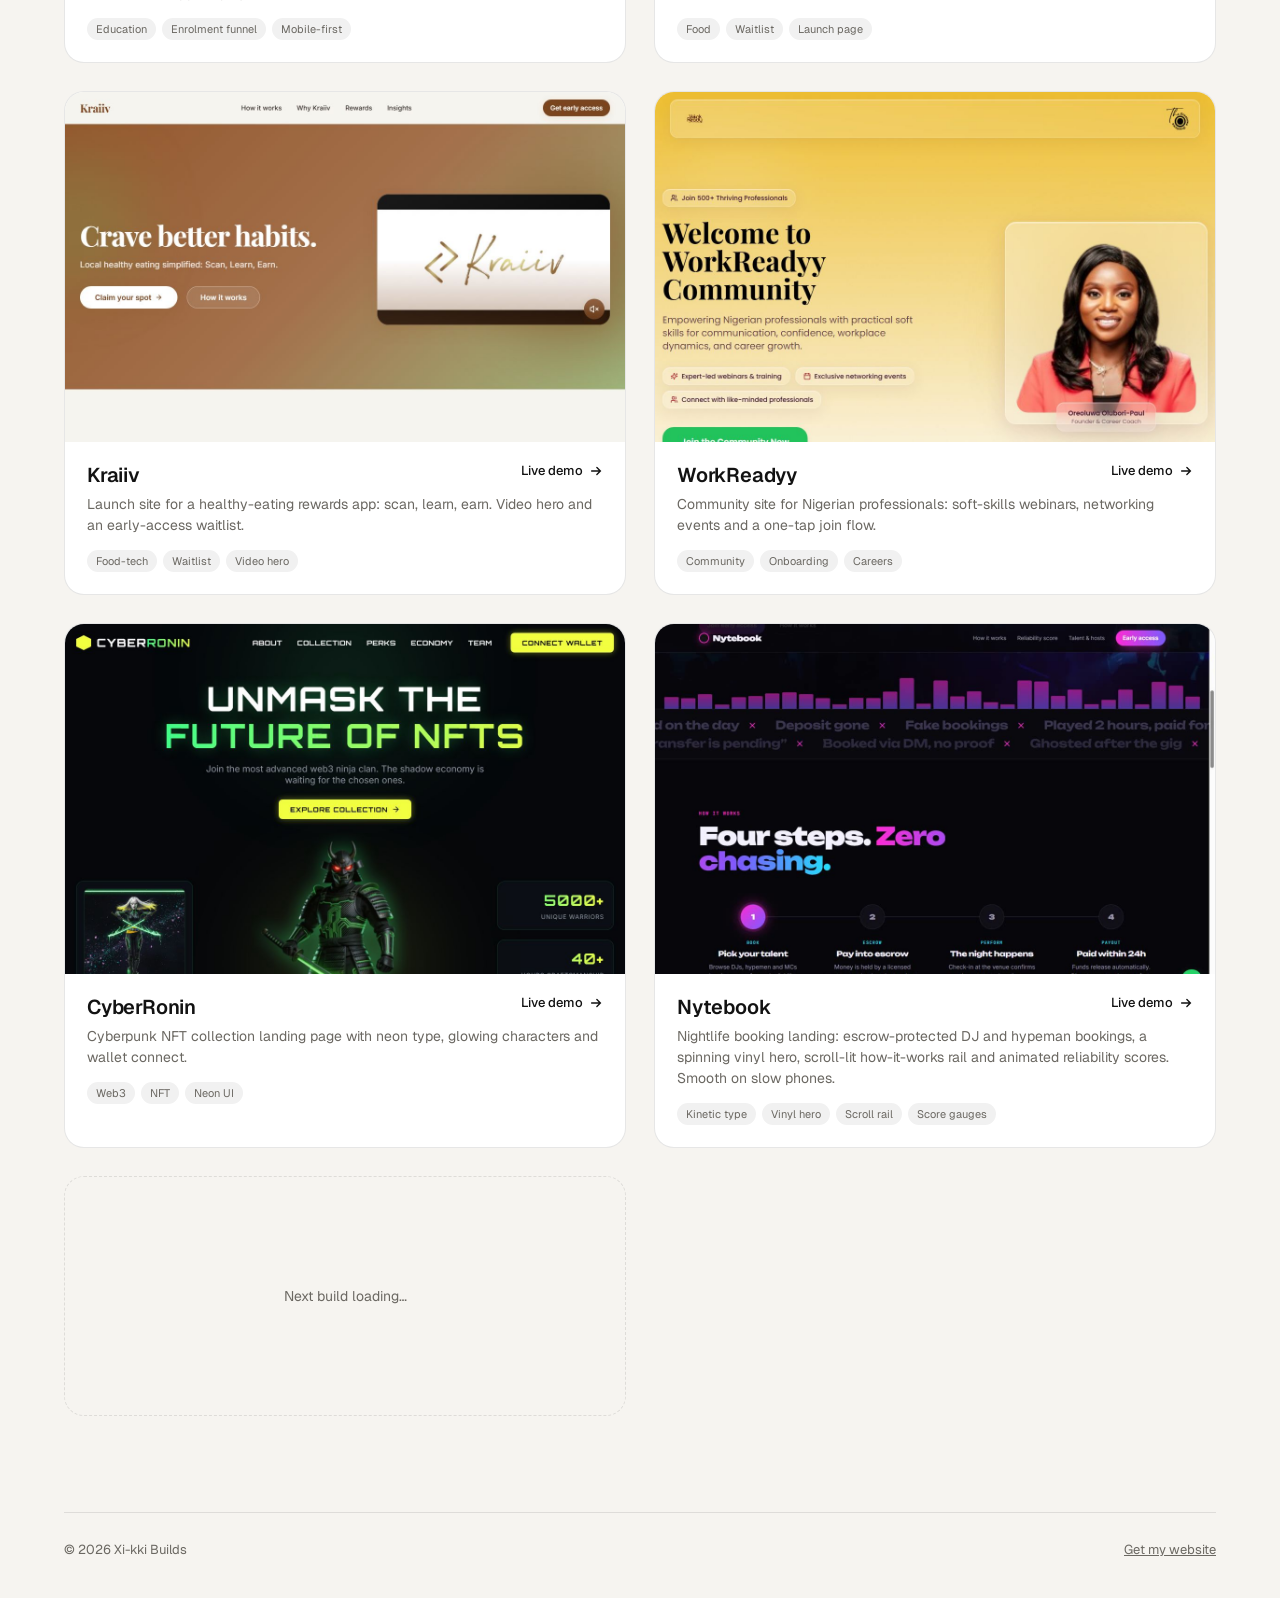
==== commit 71eebb4b: "builds: Novu London (scroll-scrubbed fox orbit)" ====
--- a/index.html
+++ b/index.html
@@ -159,6 +159,7 @@
 <script>
 // Add new builds here (newest first). shot = 1200px jpg in /shots
 const BUILDS=[
+  {slug:'novu', title:'Novu London', note:'Concept demo', blurb:'Digital-fashion label: one scroll-scrubbed shot orbits a 3D fennec fox from close-up to full-body walk, story panels ride the camera, then a draggable partners carousel.', tags:['Scroll video','Camera orbit','Carousel','Fashion']},
   {slug:'daisy', title:'Daisy Bakehouse', note:'Concept demo', blurb:'Cookie bakery shop: the bake scrubs with your scroll from flour to filled daisy cookies, a step tag follows each stage, then build-a-gift-box and a live cart.', tags:['Scroll video','Live cart','Gift builder','E-commerce']},
   {slug:'lakeshot', title:'Lakeshot', note:'Concept demo', blurb:'AI app-builder landing hero: a dawn lake video behind a glass prompt composer, measured to the pixel and rebuilt for tablet and phone.', tags:['Video hero','Glass composer','Staged entrance','SaaS']},
   {slug:'tana-camps', title:'Tana Camps Expeditions', note:'Concept demo', blurb:'Editorial safari species page: ELEPHANT rises letter by letter behind the elephant, the photo melts into cream paper, and every headline climbs in one letter at a time.', tags:['Letter reveals','Cut-out depth','Scroll melt','Travel']},
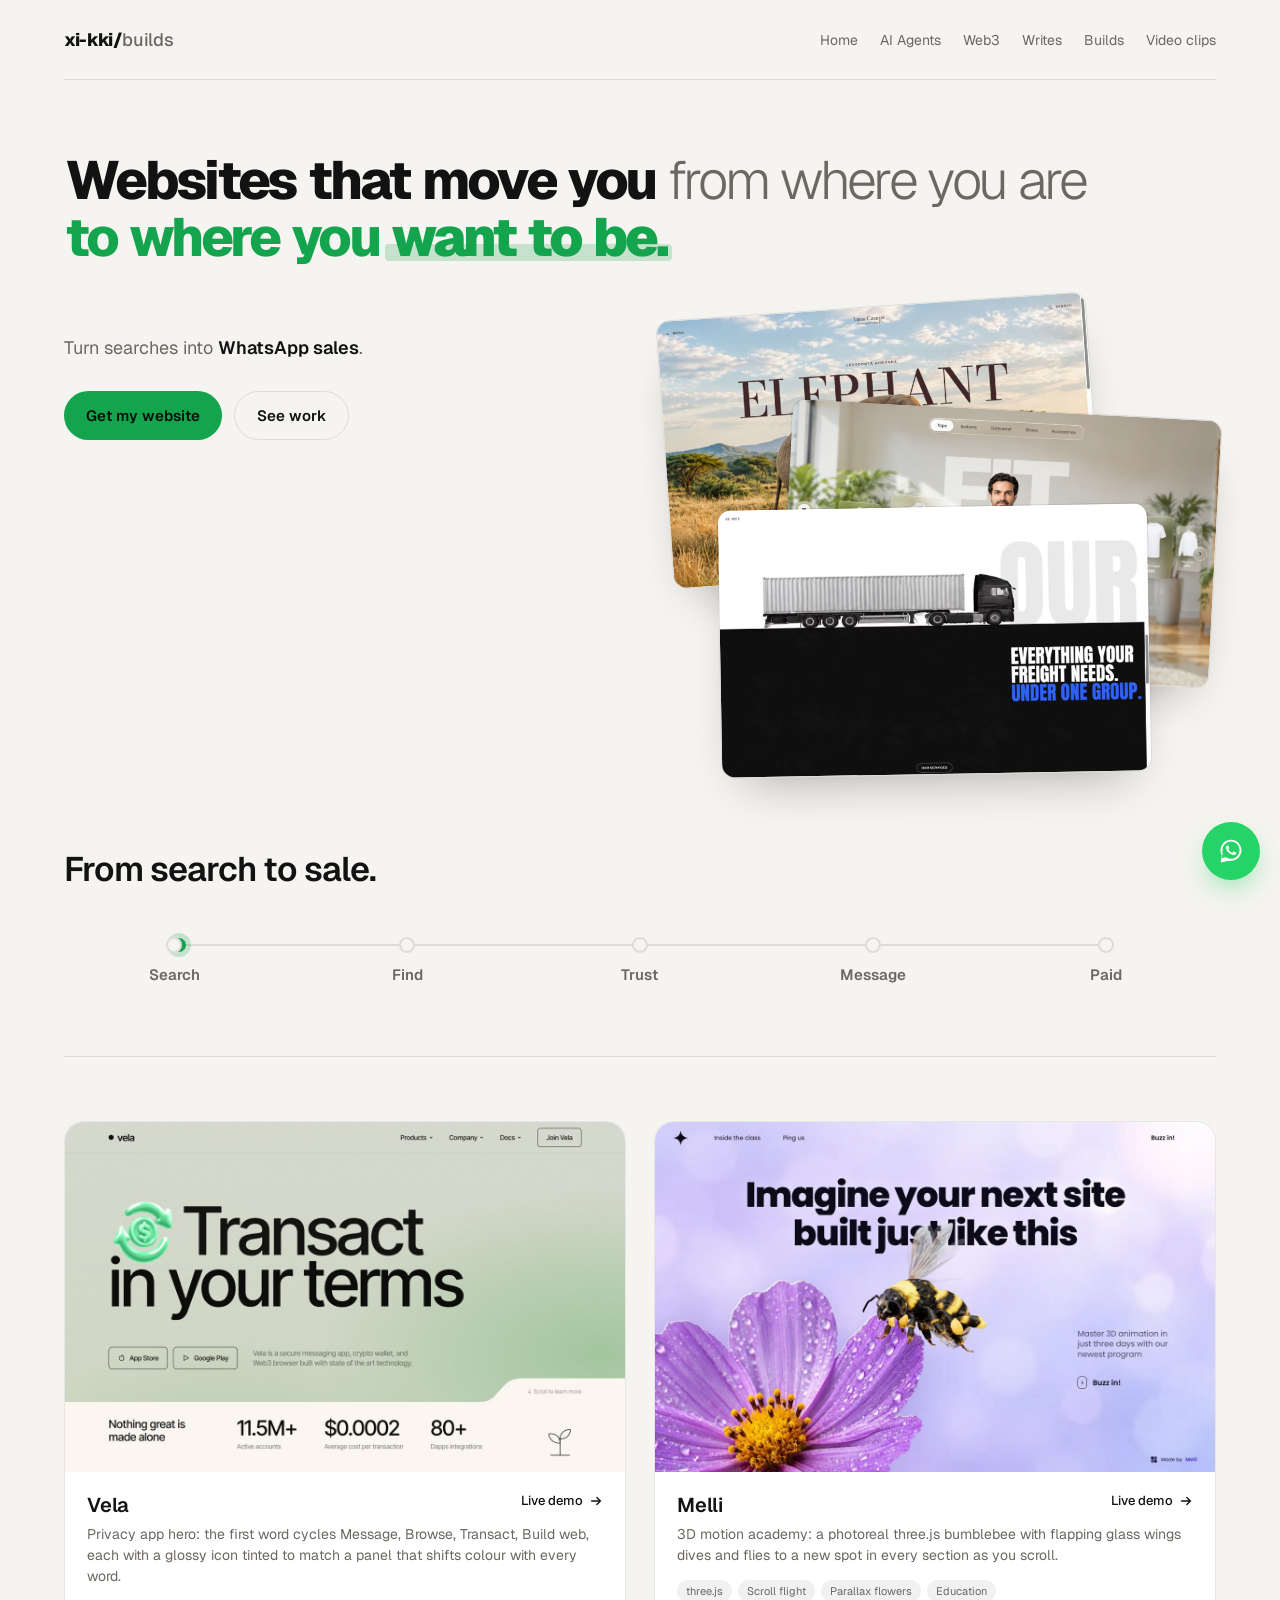
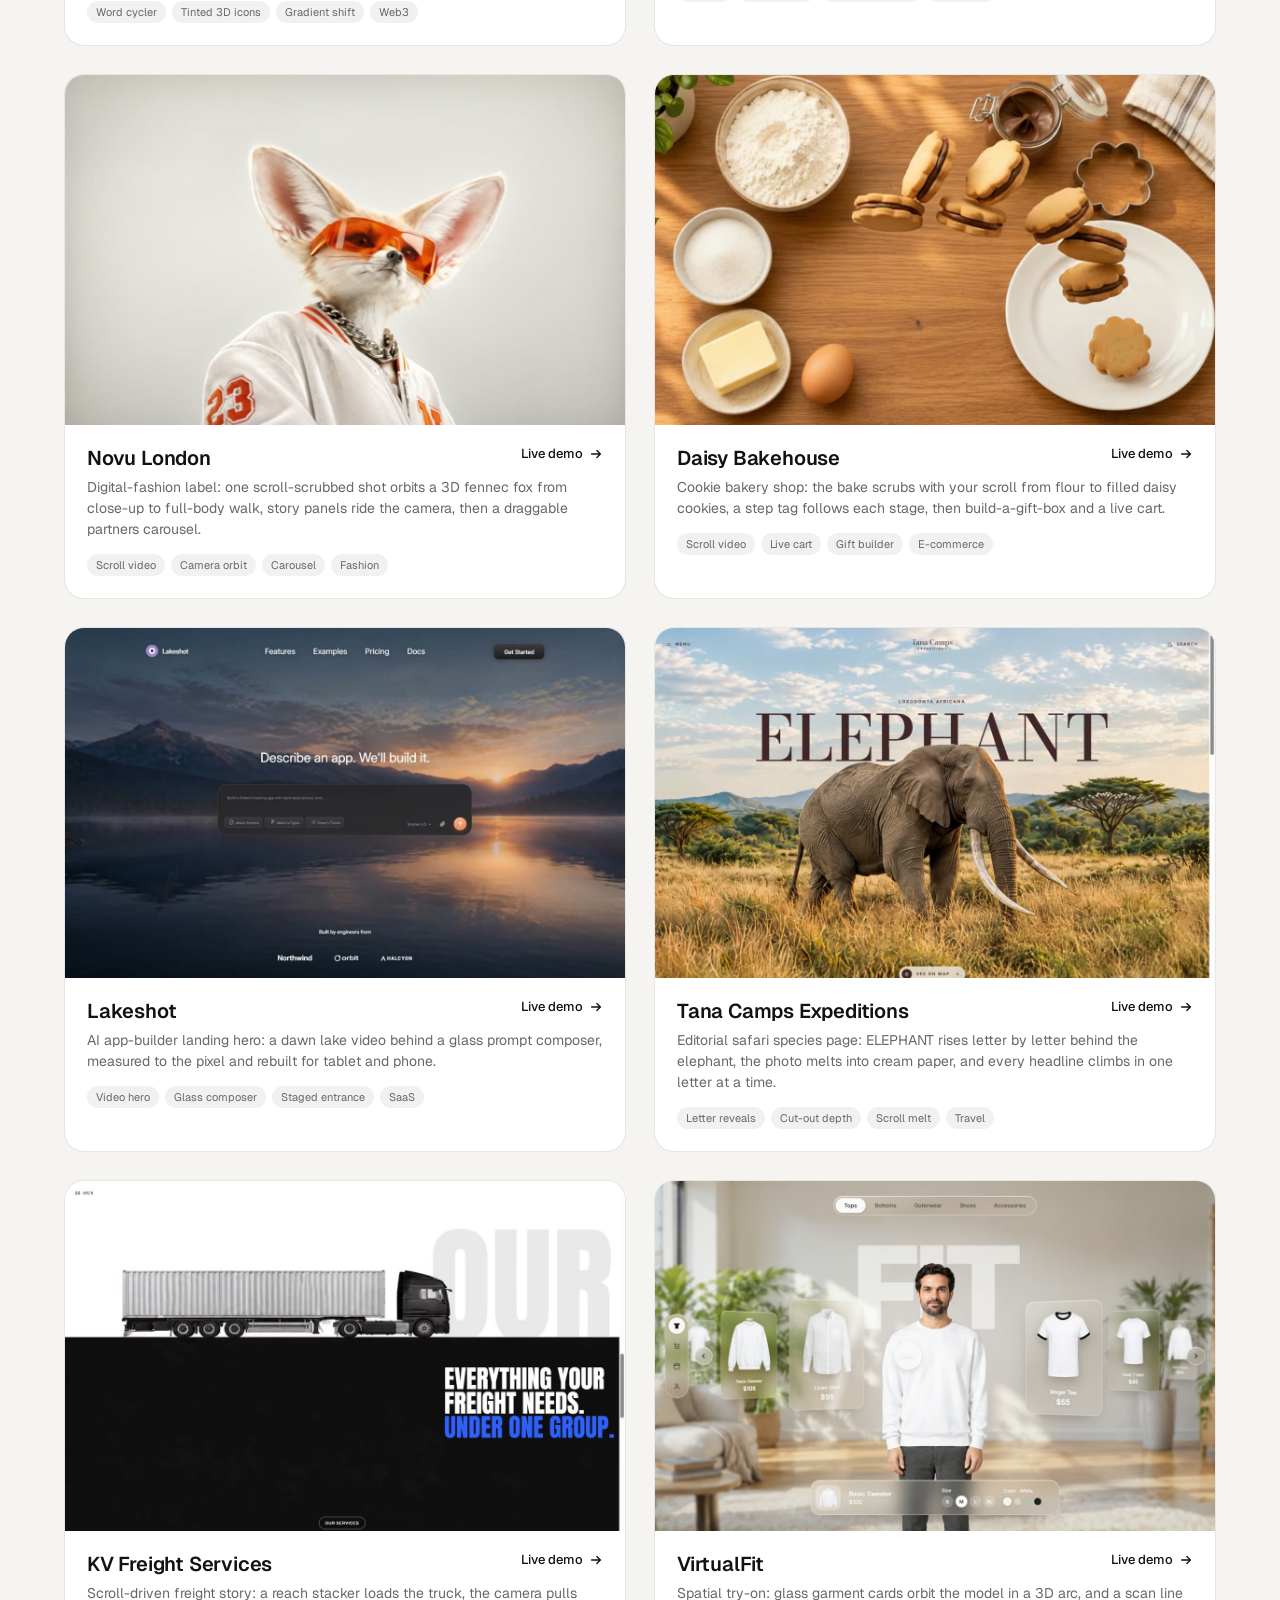
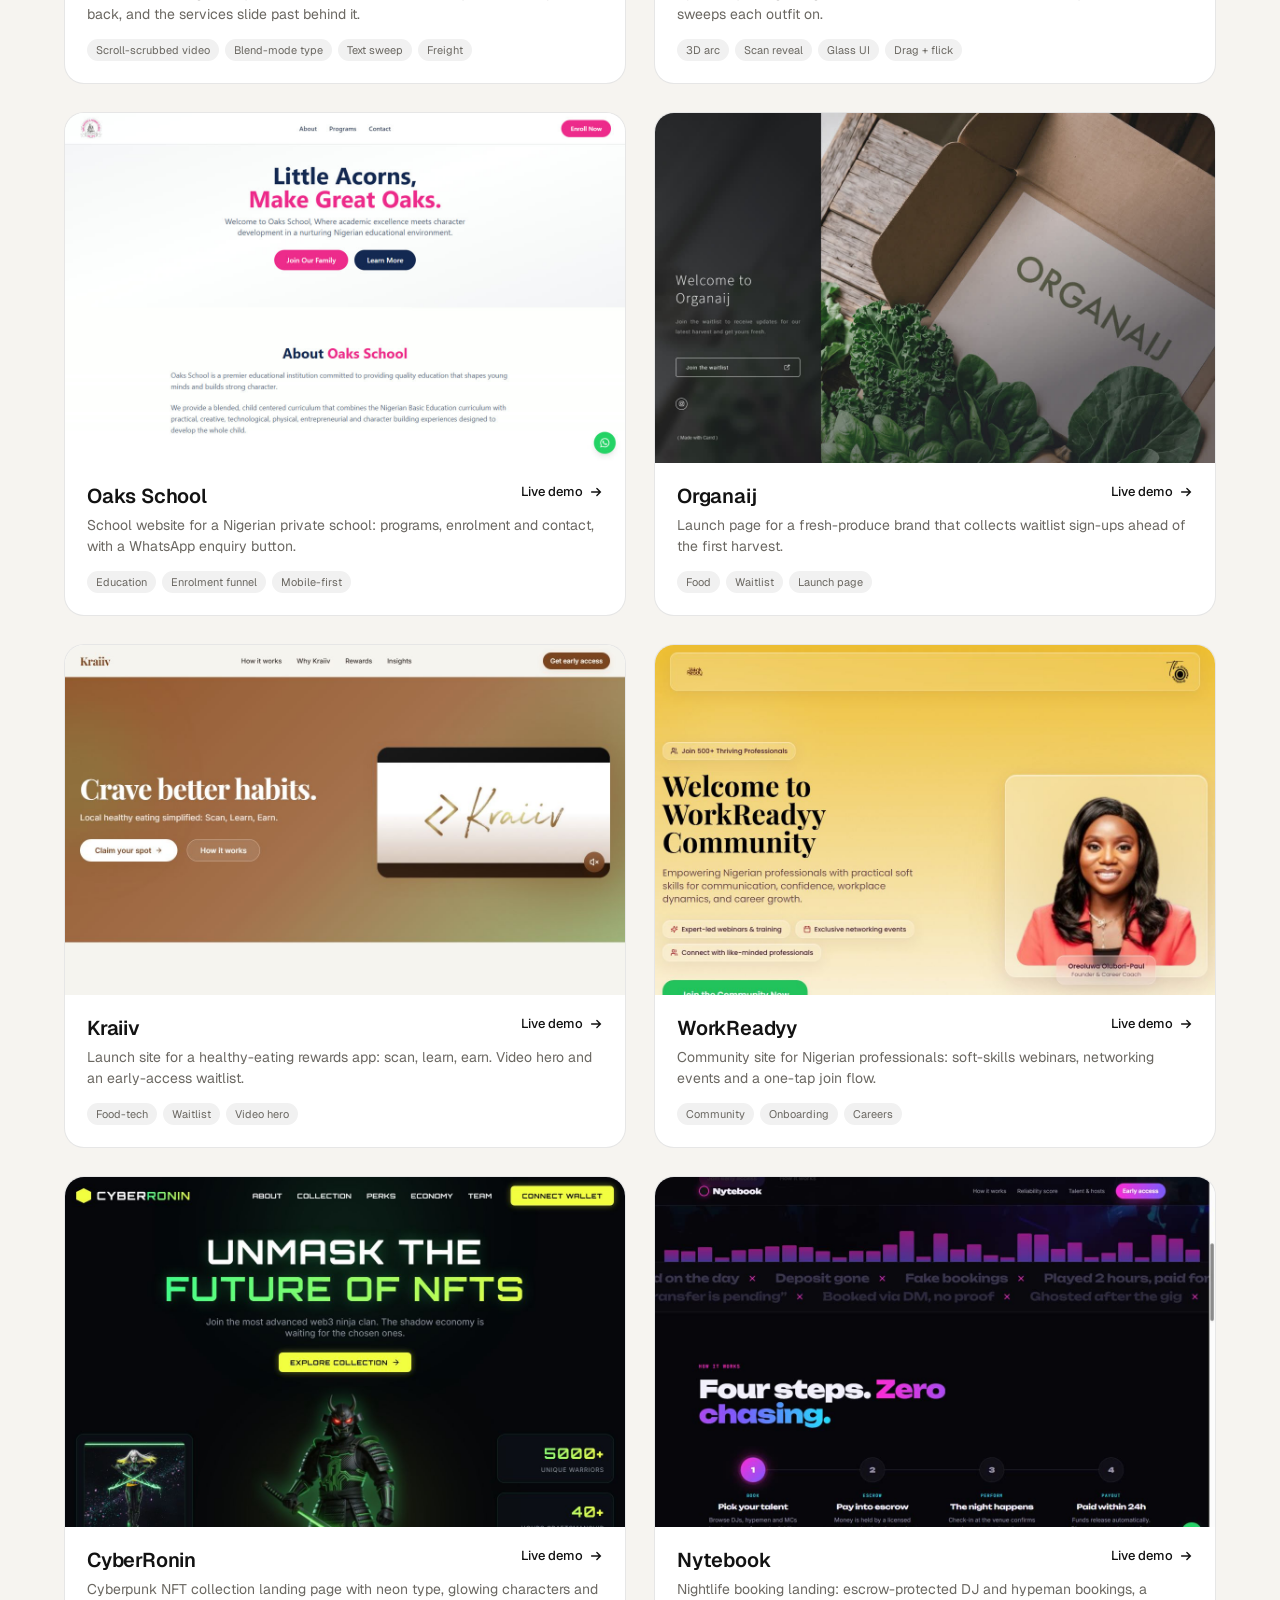
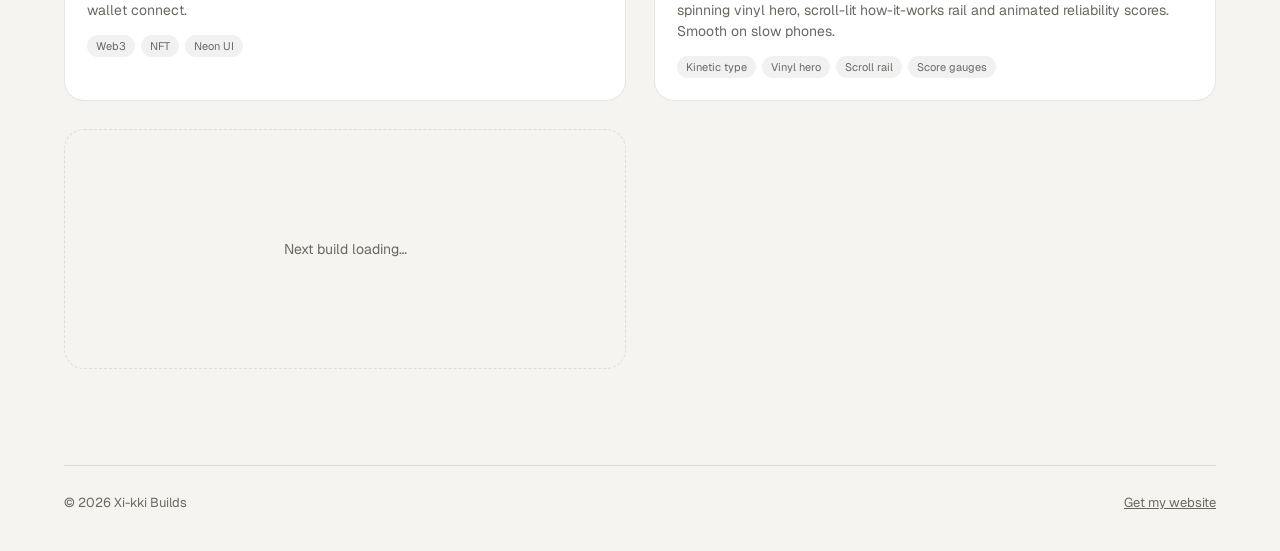
==== commit 95a812b7: "builds: Melli (three.js bee) + Vela (word cycler hero)" ====
--- a/index.html
+++ b/index.html
@@ -159,6 +159,8 @@
 <script>
 // Add new builds here (newest first). shot = 1200px jpg in /shots
 const BUILDS=[
+  {slug:'vela', title:'Vela', note:'Concept demo', blurb:'Privacy app hero: the first word cycles Message, Browse, Transact, Build web, each with a glossy icon tinted to match a panel that shifts colour with every word.', tags:['Word cycler','Tinted 3D icons','Gradient shift','Web3']},
+  {slug:'melli', title:'Melli', note:'Concept demo', blurb:'3D motion academy: a photoreal three.js bumblebee with flapping glass wings dives and flies to a new spot in every section as you scroll.', tags:['three.js','Scroll flight','Parallax flowers','Education']},
   {slug:'novu', title:'Novu London', note:'Concept demo', blurb:'Digital-fashion label: one scroll-scrubbed shot orbits a 3D fennec fox from close-up to full-body walk, story panels ride the camera, then a draggable partners carousel.', tags:['Scroll video','Camera orbit','Carousel','Fashion']},
   {slug:'daisy', title:'Daisy Bakehouse', note:'Concept demo', blurb:'Cookie bakery shop: the bake scrubs with your scroll from flour to filled daisy cookies, a step tag follows each stage, then build-a-gift-box and a live cart.', tags:['Scroll video','Live cart','Gift builder','E-commerce']},
   {slug:'lakeshot', title:'Lakeshot', note:'Concept demo', blurb:'AI app-builder landing hero: a dawn lake video behind a glass prompt composer, measured to the pixel and rebuilt for tablet and phone.', tags:['Video hero','Glass composer','Staged entrance','SaaS']},
